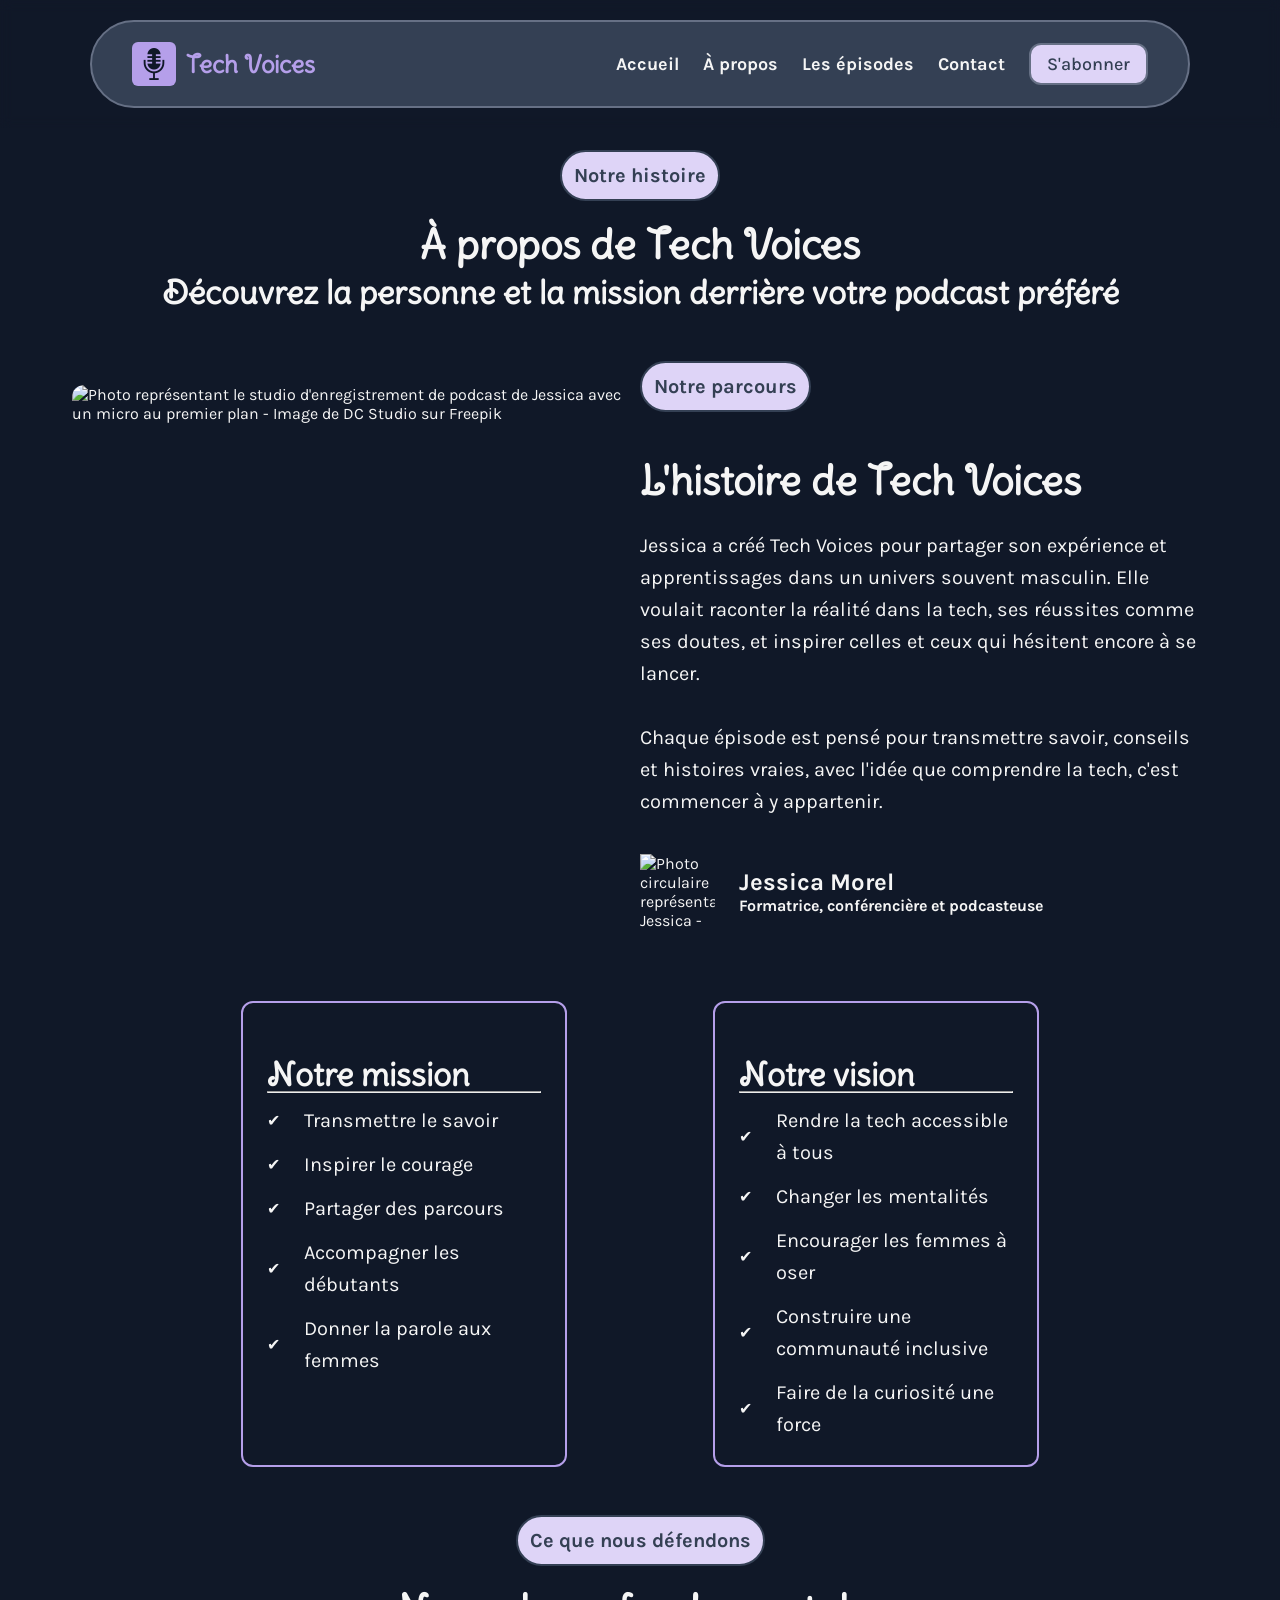
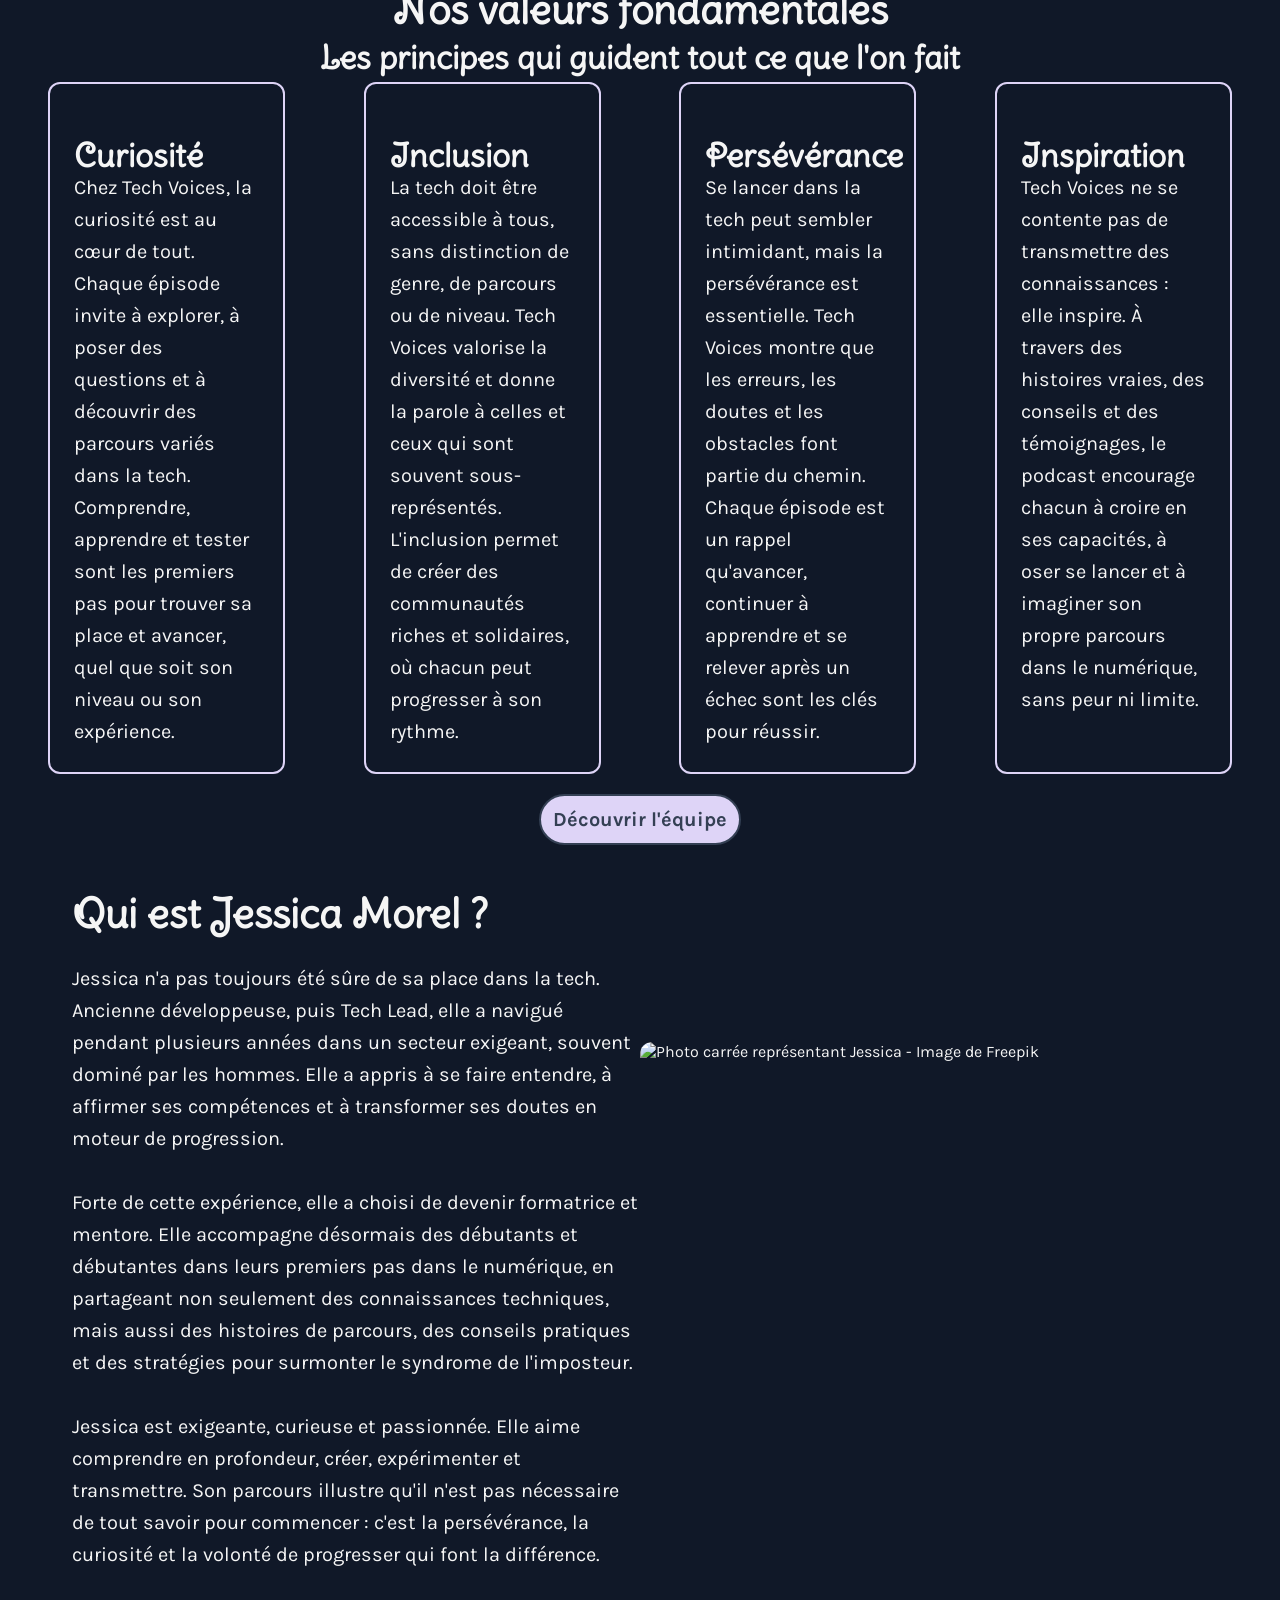
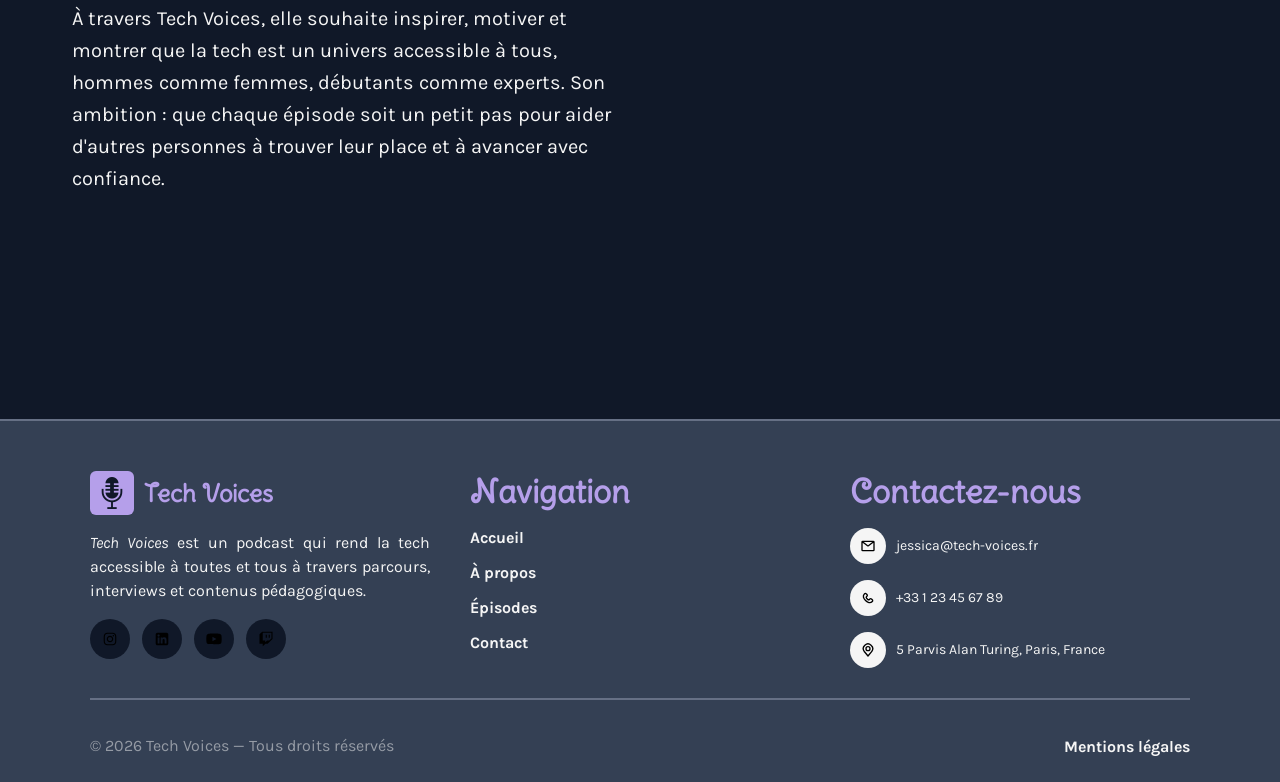
==== html/about.html @ b7dbbfb1 "Project init - Tech Voices" ====
<!doctype html>
<html lang="fr">
  <head>
    <meta charset="UTF-8" />
    <title>Tech Voices - Podcast</title>
    <link rel="stylesheet" href="../css/style.css" />
    <link rel="stylesheet" href="../css/about.css">
  </head>

  <body>
    <!--Navbar-->
    <header class="header">
      <div class="navbar">
        <a href="../index.html" class="nav-left">
          <div class="logo-icon">
          <img src="../images/logo-micro-flaticon.png" 
          alt="Logo représentant un micro - Flaticon"/>
          </div>
          <h2>Tech Voices</h2>
        </a>

        <nav class="nav-links">
          <a href="../index.html">Accueil</a>
          <a href="./about.html">À propos</a>
          <a href="./episodes.html">Les épisodes</a>
          <a href="./contact.html">Contact</a>
          <a href="../index.html#newsletter" id="subscribe-btn">S'abonner</a>
        </nav>
      </div>
    </header>

    <main class="main-about">
    <!--Section 1-->
    <section class="hero-section">
      <section>
        <div class="tag-container center">
          <span class="section-tag">Notre histoire</span>
        </div>
        <div class="hero-autres-pages">
          <h2 class="title">À propos de Tech Voices</h2>
          <h3 class="title">
            Découvrez la personne et la mission derrière votre podcast préféré
          </h3>
        </div>
      </section>

      <section class="hero">
        <div class="hero-image">
          <img
            src="../images/page-2-a-propos/studio-podcast-dc-studio-freepik.jpg"
            alt="Photo représentant le studio d'enregistrement de podcast de Jessica avec un 
            micro au premier plan - Image de DC Studio sur Freepik"
            width="700px"
            height="500px"
            class="image"
          />
        </div>
        <div class="hero-content">
          <div class="tag-container left">
            <span class="section-tag">Notre parcours</span>
          </div>
          <h2 class="title">L'histoire de Tech Voices</h2>
          <p>
            Jessica a créé Tech Voices pour partager son expérience et
            apprentissages dans un univers souvent masculin. Elle voulait
            raconter la réalité dans la tech, ses réussites comme ses doutes, et
            inspirer celles et ceux qui hésitent encore à se lancer.
            <br /><br />
            Chaque épisode est pensé pour transmettre savoir, conseils et
            histoires vraies, avec l'idée que comprendre la tech, c'est
            commencer à y appartenir.
          </p>
          <article class="avis-personne">
            <img
              src="../images/page-2-a-propos/jessica-freepik.png"
              alt="Photo circulaire représentant Jessica - Image de Freepik"
              width="75px"
              height="75px"
            />
            <div>
              <h4>Jessica Morel</h4>
              <h4 class="job">Formatrice, conférencière et podcasteuse</h4>
            </div>
          </article>
        </div>
      </section>
    </section>

    <!--Section 2-->
    <section>
      <div class="card-container card-value">
        <article class="card">
          <img src="https://placehold.co/75" alt="" />
          <h3 class="title">Notre mission</h3>
          <hr />
          <div>
            <div class="avis-personne">
              <span class="check">&#10004</span>
              <p>Transmettre le savoir</p>
            </div>
            <div class="avis-personne">
              <span class="check">&#10004</span>
              <p>Inspirer le courage</p>
            </div>
            <div class="avis-personne">
              <span class="check">&#10004</span>
              <p>Partager des parcours</p>
            </div>
            <div class="avis-personne">
              <span class="check">&#10004</span>
              <p>Accompagner les débutants</p>
            </div>
            <div class="avis-personne">
              <span class="check">&#10004</span>
              <p>Donner la parole aux femmes</p>
            </div>
          </div>
        </article>
        <article class="card">
          <img src="https://placehold.co/75" alt="" />
          <h3 class="title">Notre vision</h3>
          <hr />
          <div>
            <div class="avis-personne">
              <span class="check">&#10004</span>
              <p>Rendre la tech accessible à tous</p>
            </div>
            <div class="avis-personne">
              <span class="check">&#10004</span>
              <p>Changer les mentalités</p>
            </div>
            <div class="avis-personne">
              <span class="check">&#10004</span>
              <p>Encourager les femmes à oser</p>
            </div>
            <div class="avis-personne">
              <span class="check">&#10004</span>
              <p>Construire une communauté inclusive</p>
            </div>
            <div class="avis-personne">
              <span class="check">&#10004</span>
              <p>Faire de la curiosité une force</p>
            </div>
          </div>
        </article>
      </div>
    </section>

    <!--Section 3-->
    <section class="section">
      <div class="tag-container center">
        <span class="section-tag">Ce que nous défendons</span>
      </div>
      <div class="hero-autres-pages">
        <h2 class="title">Nos valeurs fondamentales</h2>
        <h3 class="title">Les principes qui guident tout ce que l'on fait</h3>
      </div>
      <div class="card-container">
        <article class="card valeurs-card">
          <img src="https://placehold.co/75" alt="" />
          <h3 class="title">Curiosité</h3>
          <p>
            Chez Tech Voices, la curiosité est au cœur de tout. Chaque épisode invite à explorer,
            à poser des questions et à découvrir des parcours variés dans la tech. Comprendre, 
            apprendre et tester sont les premiers pas pour trouver sa place et avancer, quel que soit 
            son niveau ou son expérience.
          </p>
        </article>
        <article class="card valeurs-card">
          <img src="https://placehold.co/75" alt="" />
          <h3 class="title">Inclusion</h3>
          <p>
            La tech doit être accessible à tous, sans distinction de genre, de parcours ou de niveau. 
            Tech Voices valorise la diversité et donne la parole à celles et ceux qui sont souvent 
            sous-représentés. L'inclusion permet de créer des communautés riches et solidaires, où 
            chacun peut progresser à son rythme.
          </p>
        </article>
        <article class="card valeurs-card">
          <img src="https://placehold.co/75" alt="" />
          <h3 class="title">Persévérance</h3>
          <p>
            Se lancer dans la tech peut sembler intimidant, mais la persévérance est essentielle. Tech 
            Voices montre que les erreurs, les doutes et les obstacles font partie du chemin. Chaque 
            épisode est un rappel qu'avancer, continuer à apprendre et se relever après un échec sont les 
            clés pour réussir.
          </p>
        </article>
        <article class="card valeurs-card">
          <img src="https://placehold.co/75" alt="" />
          <h3 class="title">Inspiration</h3>
          <p>
            Tech Voices ne se contente pas de transmettre des connaissances : elle inspire. À travers des 
            histoires vraies, des conseils et des témoignages, le podcast encourage chacun à croire en ses 
            capacités, à oser se lancer et à imaginer son propre parcours dans le numérique, sans peur ni 
            limite.
          </p>
        </article>
      </div>
    </section>

    <!--Section 4-->
    <section>
      <div class="tag-container center">
        <span class="section-tag">Découvrir l'équipe</span>
      </div>
    </section>

    <section class="hero">
      <div class="hero-content">
        <h2 class="title">Qui est Jessica Morel ?</h2>
        <p>
          Jessica n'a pas toujours été sûre de sa place dans la tech. Ancienne
          développeuse, puis Tech Lead, elle a navigué pendant plusieurs années
          dans un secteur exigeant, souvent dominé par les hommes. Elle a appris
          à se faire entendre, à affirmer ses compétences et à transformer ses
          doutes en moteur de progression. <br /><br />
          Forte de cette expérience, elle a choisi de devenir formatrice et
          mentore. Elle accompagne désormais des débutants et débutantes dans
          leurs premiers pas dans le numérique, en partageant non seulement des
          connaissances techniques, mais aussi des histoires de parcours, des
          conseils pratiques et des stratégies pour surmonter le syndrome de
          l'imposteur. <br /><br />
          Jessica est exigeante, curieuse et passionnée. Elle aime comprendre en
          profondeur, créer, expérimenter et transmettre. Son parcours illustre
          qu'il n'est pas nécessaire de tout savoir pour commencer : c'est la
          persévérance, la curiosité et la volonté de progresser qui font la
          différence. <br /><br />
          À travers Tech Voices, elle souhaite inspirer, motiver et montrer que
          la tech est un univers accessible à tous, hommes comme femmes,
          débutants comme experts. Son ambition : que chaque épisode soit un
          petit pas pour aider d'autres personnes à trouver leur place et à
          avancer avec confiance.
        </p>
      </div>
      <div class="hero-image">
        <img
          src="../images/page-2-a-propos/jessica-presentation-freepik.png"
          alt="Photo carrée représentant Jessica - Image de Freepik"
          width="600px"
          height="600px"
          class="image"
        />
      </div>
    </section>
    </main>

    <!--Footer-->
    <footer class="footer">
      <div class="footer-container">
        
        <div class="footer-col">
          <a href="../index.html" class="nav-left">
            <div class="logo-icon">
              <img
                src="../images/logo-micro-flaticon.png"
                alt="Logo micro"
              />
            </div>
            <h2>Tech Voices</h2>
          </a>

          <p class="footer-description">
            <em>Tech Voices</em> est un podcast qui rend la tech accessible
            à toutes et tous à travers parcours, interviews et 
            contenus pédagogiques.
          </p>

          <div class="socials">
            <a href="https://www.instagram.com" 
            target="_blank"
            title="Instagram">
              <img src="../images/icons/fa7-brands--instagram.svg" 
              alt="Logo de Instagram" 
              width="16px"
              height="16px"/></a>
            <a href="https://fr.linkedin.com/" 
            target="_blank"
            title="LinkedIn">
              <img src="../images/icons/fa7-brands--square-linkedin.svg" 
              alt="Logo de LinkedIn - Flaticon"
              width="16px"
              height="16px" /></a>
            <a href="https://www.youtube.com/" 
            target="_blank"
            title="YouTube">
              <img src="../images/icons/fa7-brands--youtube.svg" 
              alt="Logo de YouTube - Flaticon" 
              width="16px"
              height="16px"/></a>
            <a href="https://www.twitch.tv/" 
            target="_blank"
            title="Twitch">
              <img src="../images/icons/fa7-brands--twitch.svg" 
              alt="Logo de Twitch - Flaticon"
              height="16px" 
              width="16px"/></a>
          </div>
        </div>

        
        <div class="footer-col">
          <h3>Navigation</h3>
          <nav class="nav-links footer-col">
            <a href="../index.html">Accueil</a>
            <a href="./about.html" class="nav-links">À propos</a>
            <a href="./episodes.html" class="nav-links">Épisodes</a>
            <a href="./contact.html" class="nav-links">Contact</a>
          </nav>
        </div>

        <div class="footer-col">
          <h3>Contactez-nous</h3>

          <div class="contact-item">
            <div class="icon-circle">
              <img src="../images/icons/flowbite--envelope-outline.svg" 
              alt="Icône d'une enveloppe - Flaticon" />
            </div>
            <p>jessica@tech-voices.fr</p>
          </div>

          <div class="contact-item">
            <div class="icon-circle">
              <img src="../images/icons/flowbite--phone-outline.svg" 
              alt="Icône de téléphone - Flaticon" />
            </div>
            <p>+33 1 23 45 67 89</p>
          </div>

          <div class="contact-item">
            <div class="icon-circle">
              <img src="../images/icons/flowbite--map-pin-alt-outline.svg" 
              alt="Icône d'une épingle - Flaticon" />
            </div>
            <p>5 Parvis Alan Turing, Paris, France</p>
          </div>
        </div>
      </div>

      <hr />

      <div class="footer-bottom">
        <p>© 2026 Tech Voices — Tous droits réservés</p>
        <a href="#">Mentions légales</a>
      </div>
    </footer>
  </body>
</html>
---- css/style.css ----
@import url("https://fonts.googleapis.com/css2?family=Delius+Swash+Caps&display=swap");
@import url("https://fonts.googleapis.com/css2?family=Karla:ital,wght@0,200..800;1,200..800&display=swap");

:root {
  --title-font: "Delius Swash Caps", cursive;
  --paragraph-font: "Karla", sans-serif;

  --h1: 48px;
  --h2: 40px;
  --h3: 32px;
  --h4: 24px;
  --p: 20px;

  --light-color: #f5f5f5;
  --dark-color: #101828;
  --light-gray-color: #667085;
  --gray-color: #344054;
  --accent-color: #b59fea;
  --light-accent-color: #ded4f7;
  --close-color: #a41922;

  --margin: 48px;
  --padding: 24px;
}

* {
  margin: 0;
  padding: 0;
  box-sizing: border-box;
}

html {
  scroll-behavior: smooth;
}

body {
  background-color: var(--dark-color);
  color: var(--light-color);
  font-family: var(--paragraph-font);
}

/* ===== Header ===== */

.header {
  position: fixed;
  top: 0;
  width: 100%;
  padding: 20px 0;
  display: flex;
  justify-content: center;
  backdrop-filter: blur(6px);
  -webkit-backdrop-filter: blur(6px);
  z-index: 1000;
}

.navbar {
  width: 90%;
  max-width: 1100px;
  height: auto;
  display: flex;
  justify-content: space-between;
  align-items: center;
  background-color: var(--gray-color);
  border: 2px solid var(--light-gray-color);
  border-radius: 999px;
  padding: 20px 40px;
  flex-wrap: wrap;
}

.nav-left {
  display: flex;
  align-items: center;
  gap: 10px;
  text-decoration: none;
}

.logo-icon {
  background-color: var(--accent-color);
  padding: 6px;
  border-radius: 6px;
  display: flex;
  align-items: center;
  justify-content: center;
}

.logo-icon img {
  width: 32px;
  height: 32px;
  max-width: 100%;
  height: auto;
}

.nav-left h2 {
  color: var(--accent-color);
  font-family: var(--title-font);
  font-size: 24px;
  font-weight: 600;
}

.nav-links {
  display: flex;
  align-items: center;
  gap: 24px;
  flex-wrap: wrap;
}

.nav-links a {
  color: var(--light-color);
  text-decoration: none;
  font-size: 18px;
  font-weight: bold;
  transition: 0.3s;
}

.nav-links a:hover {
  color: var(--accent-color);
}

#subscribe-btn {
  background-color: var(--light-accent-color);
  color: var(--gray-color);
  border: 2px solid var(--light-gray-color);
  padding: 8px 16px;
  border-radius: 12px;
  font-weight: 500;
  transition: 0.3;
  transform: scale(1);
  animation: shake 1s infinite;
}

@keyframes shake {
  0% {
    transform: rotate(0deg);
  }
  25% {
    transform: rotate(3deg);
  }
  50% {
    transform: rotate(0deg);
  }
  75% {
    transform: rotate(-3deg);
  }
  100% {
    transform: rotate(0deg);
  }
}

#subscribe-btn:hover {
  color: var(--light-color);
  background-color: var(--accent-color);
  transition: 0.5s;
}

/*Main*/

.main-home {
  margin-top: 100px;
  margin-right: var(--margin);
  margin-left: var(--margin);
}

.main-about {
  margin-top: 150px;
  margin-right: var(--margin);
  margin-left: var(--margin);
}

.main-episodes {
  margin-top: 150px;
  margin-bottom: 100px;
  margin-right: var(--margin);
  margin-left: var(--margin);
}

.main-contact {
  margin-top: 150px;
  margin-bottom: 100px;
  margin-right: var(--margin);
  margin-left: var(--margin);
}

/* Titre */

.title {
  font-family: var(--title-font);
}

h1 {
  font-size: var(--h1);
}

h2 {
  font-size: var(--h2);
}

h3 {
  font-size: var(--h3);
}

h4 {
  font-size: var(--h4);
}

.job {
  font-size: 16px;
}

p {
  font-size: var(--p);
  line-height: 32px;
}

/*Titre des sections*/

.tag-container {
  width: 100%;
  margin: 20px 0;
  display: flex;
}

.tag-container.left {
  justify-content: flex-start;
}

.tag-container.center {
  justify-content: center;
}

.tag-container.right {
  justify-content: flex-end;
}

.section-tag {
  display: inline-block;
  padding: 12px;
  background-color: var(--light-accent-color);
  color: var(--gray-color);
  font-size: var(--p);
  font-weight: 700;
  border: 2px solid var(--gray-color);
  border-radius: 999px;
}

/*Boutons*/

.buttons {
  display: inline-block;
}

.btn {
  display: inline-block;
  color: var(--light-accent-color);
  text-decoration: none;
  font-size: var(--p);
  font-weight: bold;
  background-color: var(--gray-color);
  border: 1px solid var(--light-accent-color);
  border-radius: 12px;
  padding: 12px 24px;
  margin: 24px 24px 24px 0;
  transition-duration: 1.5s;
}

.btn:hover {
  color: var(--light-color);
  background-color: var(--accent-color);
  transform: scale(0.9);
}

/* Image ou Photo */

.image {
  border-radius: 12px;
}

/* ===== Footer ===== */

.footer {
  width: 100%;
  margin-top: 200px;
  background: var(--gray-color);
  border-top: 2px solid var(--light-gray-color);
  padding: 50px 20px 20px;
}

.footer-container {
  width: 90%;
  max-width: 1100px;
  margin: auto;

  display: flex;
  flex-direction: row;
  justify-content: space-between;
  gap: 40px;
  flex-wrap: wrap;
}

.footer-col {
  display: flex;
  flex-direction: column;
  align-items: flex-start;
  gap: 16px;

  flex: 1;
  min-width: 220px;
}

.footer-description {
  color: var(--light-color);
  font-size: 16px;
  line-height: 24px;
  text-align: justify;
  max-width: 100%;
}

.footer-col h3 {
  color: var(--accent-color);
  font-family: var(--title-font);
}

.footer-links {
  display: flex;
  flex-direction: column;
  gap: 10px;
}

.footer a {
  text-decoration: none;
  color: var(--light-color);
  font-size: 16px;
  font-weight: 700;
  transition: 0.3s;
}

.footer a:hover {
  color: var(--accent-color);
}

.socials {
  display: flex;
  gap: 12px;
}

.socials a {
  width: 40px;
  height: 40px;
  background: var(--dark-color);
  border-radius: 50%;

  display: flex;
  align-items: center;
  justify-content: center;
}

.socials img {
  width: 18px;
  height: 18px;
}

.contact-item {
  display: flex;
  align-items: center;
  gap: 10px;
}

.icon-circle {
  width: 36px;
  height: 36px;
  background: var(--light-color);
  border-radius: 50%;

  display: flex;
  align-items: center;
  justify-content: center;
}

.icon-circle img {
  width: 16px;
  height: 16px;
}

.contact-item p {
  color: var(--light-color);
  font-size: 14px;
}

.footer hr {
  width: 90%;
  max-width: 1100px;
  margin: 30px auto;
  border: 1px solid var(--light-gray-color);
}

.footer-bottom {
  width: 90%;
  max-width: 1100px;
  margin: auto;

  display: flex;
  justify-content: space-between;
  align-items: center;
  flex-wrap: wrap;
  gap: 10px;
}

.footer-bottom p {
  color: var(--light-color);
  font-size: 16px;
  opacity: 0.5;
}

.footer-bottom a {
  color: var(--light-color);
  font-size: 16px;
}
---- css/about.css ----
.hero{
    height: 70%;

    display: flex;
    flex-direction: row;
    flex-wrap: nowrap;

    padding: var(--padding);
}

.hero-autres-pages{
    line-height: 48px;
    display: flex;
    flex-direction: column;
    justify-content: center;
    align-items: center;
}

.hero-image{
    display: flex;
    justify-content: center;
    align-items: center;
    flex: 1;
    max-width: 50%;
}

.hero-content{
    display: flex;
    flex-direction: column;
    justify-content: center;
    max-width: 50%;
    gap: 24px;
}

.card-container{
    display: flex;
    flex-direction: row;
    justify-content: space-between;
}

.card-value{
    display: flex;
    justify-content: space-evenly;
    margin: var(--margin);
}

.card{
    flex-direction: column;
    line-height: 32px;
    padding: 24px;
    width: 30%;
    border: 2px solid var(--accent-color);
    border-radius: 12px;
}

.avis-personne{
    display: flex;
    flex-direction: row;
    align-items: center;
    gap: 24px;
    margin-top: 12px;
}

.valeurs-card{
    border-color: var(--light-accent-color);
    width: 20%;
    padding: var(--padding);
}
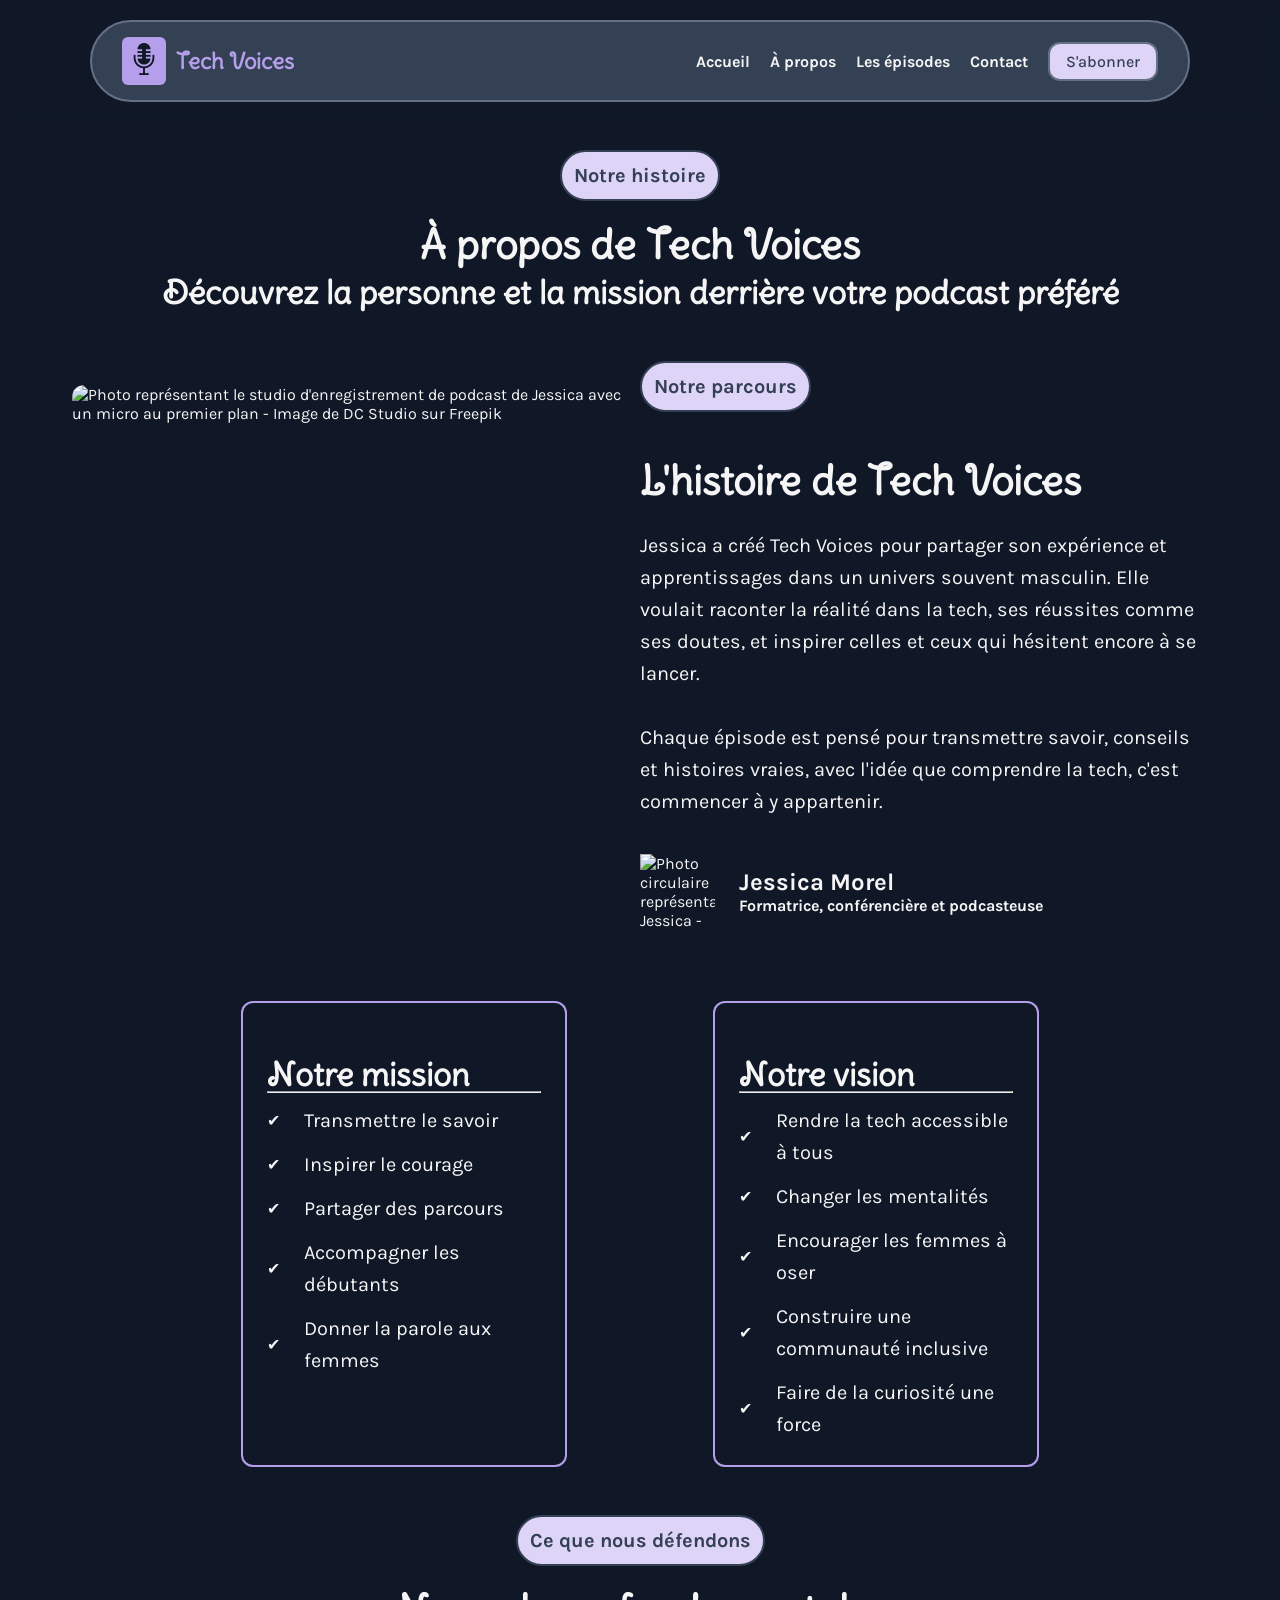
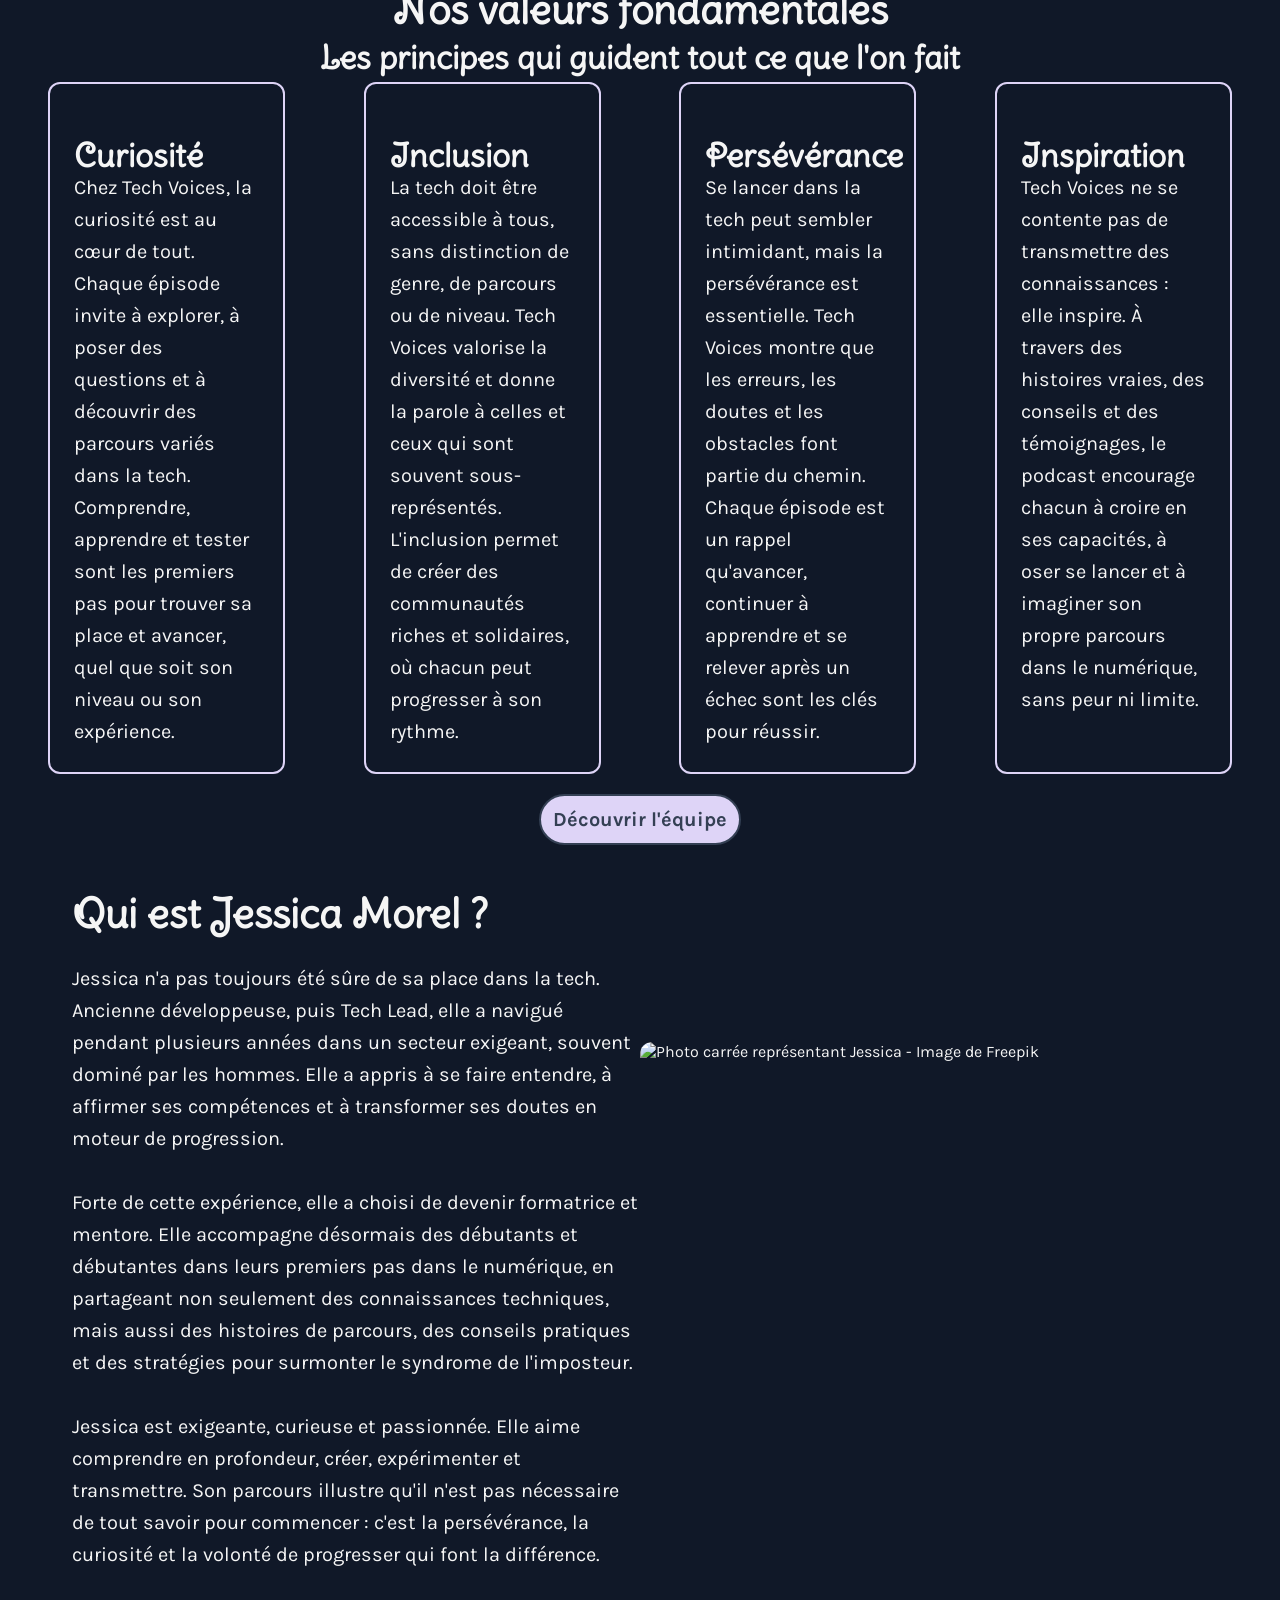
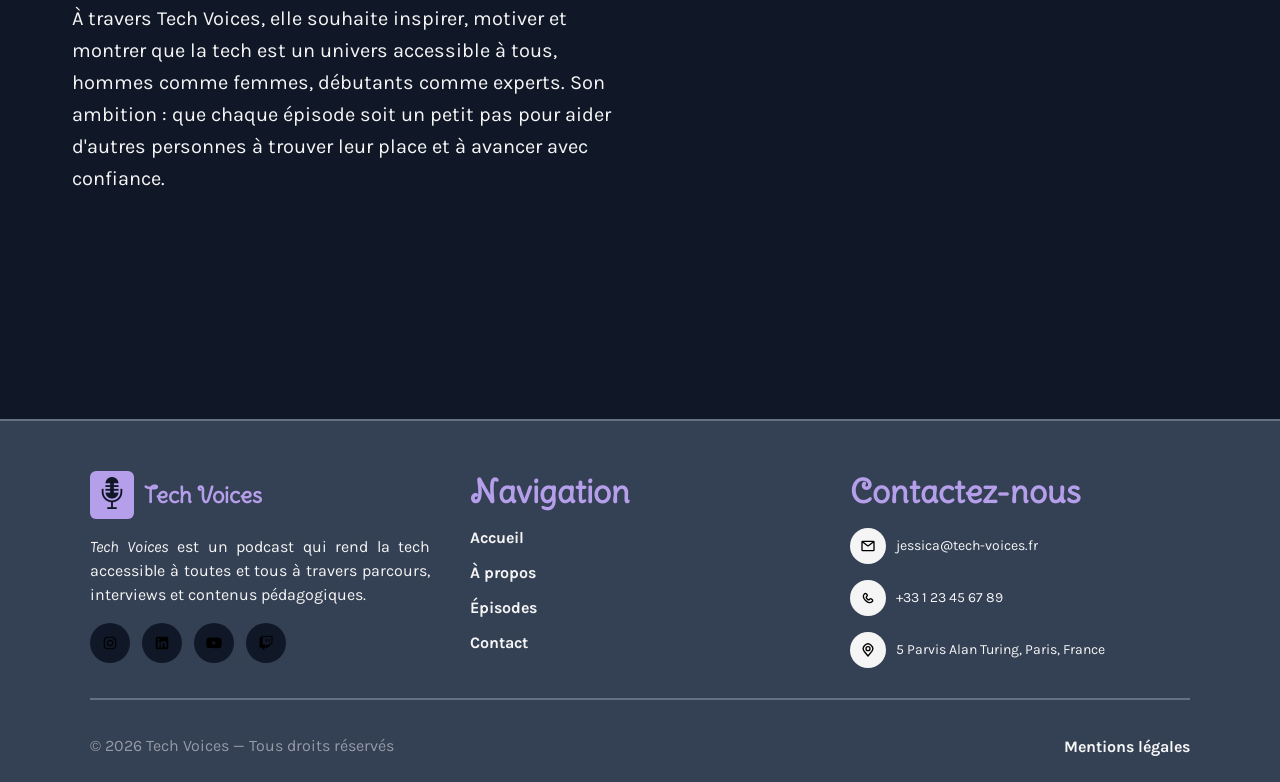
==== commit 5c931c3f: "Add responsive design to homepage" ====
--- a/html/about.html
+++ b/html/about.html
@@ -4,7 +4,8 @@
     <meta charset="UTF-8" />
     <title>Tech Voices - Podcast</title>
     <link rel="stylesheet" href="../css/style.css" />
-    <link rel="stylesheet" href="../css/about.css">
+    <link rel="stylesheet" href="../css/about.css" />
+    <link rel="stylesheet" href="../css/responsive.css" />
   </head>
 
   <body>
@@ -13,11 +14,16 @@
       <div class="navbar">
         <a href="../index.html" class="nav-left">
           <div class="logo-icon">
-          <img src="../images/logo-micro-flaticon.png" 
-          alt="Logo représentant un micro - Flaticon"/>
+            <img
+              src="../images/logo-micro-flaticon.png"
+              alt="Logo représentant un micro - Flaticon"
+            />
           </div>
           <h2>Tech Voices</h2>
         </a>
+
+        <input type="checkbox" id="burger-toggle" />
+        <label for="burger-toggle" class="burger">☰</label>
 
         <nav class="nav-links">
           <a href="../index.html">Accueil</a>
@@ -30,275 +36,278 @@
     </header>
 
     <main class="main-about">
-    <!--Section 1-->
-    <section class="hero-section">
+      <!--Section 1-->
+      <section class="hero-section">
+        <section>
+          <div class="tag-container center">
+            <span class="section-tag">Notre histoire</span>
+          </div>
+          <div class="hero-autres-pages">
+            <h2 class="title">À propos de Tech Voices</h2>
+            <h3 class="title">
+              Découvrez la personne et la mission derrière votre podcast préféré
+            </h3>
+          </div>
+        </section>
+
+        <section class="hero">
+          <div class="hero-image">
+            <img
+              src="../images/page-2-a-propos/studio-podcast-dc-studio-freepik.jpg"
+              alt="Photo représentant le studio d'enregistrement de podcast de Jessica avec un 
+            micro au premier plan - Image de DC Studio sur Freepik"
+              width="700px"
+              height="500px"
+              class="image"
+            />
+          </div>
+          <div class="hero-content">
+            <div class="tag-container left">
+              <span class="section-tag">Notre parcours</span>
+            </div>
+            <h2 class="title">L'histoire de Tech Voices</h2>
+            <p>
+              Jessica a créé Tech Voices pour partager son expérience et
+              apprentissages dans un univers souvent masculin. Elle voulait
+              raconter la réalité dans la tech, ses réussites comme ses doutes,
+              et inspirer celles et ceux qui hésitent encore à se lancer.
+              <br /><br />
+              Chaque épisode est pensé pour transmettre savoir, conseils et
+              histoires vraies, avec l'idée que comprendre la tech, c'est
+              commencer à y appartenir.
+            </p>
+            <article class="avis-personne">
+              <img
+                src="../images/page-2-a-propos/jessica-freepik.png"
+                alt="Photo circulaire représentant Jessica - Image de Freepik"
+                width="75px"
+                height="75px"
+              />
+              <div>
+                <h4>Jessica Morel</h4>
+                <h4 class="job">Formatrice, conférencière et podcasteuse</h4>
+              </div>
+            </article>
+          </div>
+        </section>
+      </section>
+
+      <!--Section 2-->
+      <section>
+        <div class="card-container card-value">
+          <article class="card">
+            <img src="https://placehold.co/75" alt="" />
+            <h3 class="title">Notre mission</h3>
+            <hr />
+            <div>
+              <div class="avis-personne">
+                <span class="check">&#10004;</span>
+                <p>Transmettre le savoir</p>
+              </div>
+              <div class="avis-personne">
+                <span class="check">&#10004;</span>
+                <p>Inspirer le courage</p>
+              </div>
+              <div class="avis-personne">
+                <span class="check">&#10004;</span>
+                <p>Partager des parcours</p>
+              </div>
+              <div class="avis-personne">
+                <span class="check">&#10004;</span>
+                <p>Accompagner les débutants</p>
+              </div>
+              <div class="avis-personne">
+                <span class="check">&#10004;</span>
+                <p>Donner la parole aux femmes</p>
+              </div>
+            </div>
+          </article>
+          <article class="card">
+            <img src="https://placehold.co/75" alt="" />
+            <h3 class="title">Notre vision</h3>
+            <hr />
+            <div>
+              <div class="avis-personne">
+                <span class="check">&#10004;</span>
+                <p>Rendre la tech accessible à tous</p>
+              </div>
+              <div class="avis-personne">
+                <span class="check">&#10004;</span>
+                <p>Changer les mentalités</p>
+              </div>
+              <div class="avis-personne">
+                <span class="check">&#10004;</span>
+                <p>Encourager les femmes à oser</p>
+              </div>
+              <div class="avis-personne">
+                <span class="check">&#10004;</span>
+                <p>Construire une communauté inclusive</p>
+              </div>
+              <div class="avis-personne">
+                <span class="check">&#10004;</span>
+                <p>Faire de la curiosité une force</p>
+              </div>
+            </div>
+          </article>
+        </div>
+      </section>
+
+      <!--Section 3-->
+      <section class="section">
+        <div class="tag-container center">
+          <span class="section-tag">Ce que nous défendons</span>
+        </div>
+        <div class="hero-autres-pages">
+          <h2 class="title">Nos valeurs fondamentales</h2>
+          <h3 class="title">Les principes qui guident tout ce que l'on fait</h3>
+        </div>
+        <div class="card-container">
+          <article class="card valeurs-card">
+            <img src="https://placehold.co/75" alt="" />
+            <h3 class="title">Curiosité</h3>
+            <p>
+              Chez Tech Voices, la curiosité est au cœur de tout. Chaque épisode
+              invite à explorer, à poser des questions et à découvrir des
+              parcours variés dans la tech. Comprendre, apprendre et tester sont
+              les premiers pas pour trouver sa place et avancer, quel que soit
+              son niveau ou son expérience.
+            </p>
+          </article>
+          <article class="card valeurs-card">
+            <img src="https://placehold.co/75" alt="" />
+            <h3 class="title">Inclusion</h3>
+            <p>
+              La tech doit être accessible à tous, sans distinction de genre, de
+              parcours ou de niveau. Tech Voices valorise la diversité et donne
+              la parole à celles et ceux qui sont souvent sous-représentés.
+              L'inclusion permet de créer des communautés riches et solidaires,
+              où chacun peut progresser à son rythme.
+            </p>
+          </article>
+          <article class="card valeurs-card">
+            <img src="https://placehold.co/75" alt="" />
+            <h3 class="title">Persévérance</h3>
+            <p>
+              Se lancer dans la tech peut sembler intimidant, mais la
+              persévérance est essentielle. Tech Voices montre que les erreurs,
+              les doutes et les obstacles font partie du chemin. Chaque épisode
+              est un rappel qu'avancer, continuer à apprendre et se relever
+              après un échec sont les clés pour réussir.
+            </p>
+          </article>
+          <article class="card valeurs-card">
+            <img src="https://placehold.co/75" alt="" />
+            <h3 class="title">Inspiration</h3>
+            <p>
+              Tech Voices ne se contente pas de transmettre des connaissances :
+              elle inspire. À travers des histoires vraies, des conseils et des
+              témoignages, le podcast encourage chacun à croire en ses
+              capacités, à oser se lancer et à imaginer son propre parcours dans
+              le numérique, sans peur ni limite.
+            </p>
+          </article>
+        </div>
+      </section>
+
+      <!--Section 4-->
       <section>
         <div class="tag-container center">
-          <span class="section-tag">Notre histoire</span>
-        </div>
-        <div class="hero-autres-pages">
-          <h2 class="title">À propos de Tech Voices</h2>
-          <h3 class="title">
-            Découvrez la personne et la mission derrière votre podcast préféré
-          </h3>
+          <span class="section-tag">Découvrir l'équipe</span>
         </div>
       </section>
 
       <section class="hero">
+        <div class="hero-content">
+          <h2 class="title">Qui est Jessica Morel ?</h2>
+          <p>
+            Jessica n'a pas toujours été sûre de sa place dans la tech. Ancienne
+            développeuse, puis Tech Lead, elle a navigué pendant plusieurs
+            années dans un secteur exigeant, souvent dominé par les hommes. Elle
+            a appris à se faire entendre, à affirmer ses compétences et à
+            transformer ses doutes en moteur de progression. <br /><br />
+            Forte de cette expérience, elle a choisi de devenir formatrice et
+            mentore. Elle accompagne désormais des débutants et débutantes dans
+            leurs premiers pas dans le numérique, en partageant non seulement
+            des connaissances techniques, mais aussi des histoires de parcours,
+            des conseils pratiques et des stratégies pour surmonter le syndrome
+            de l'imposteur. <br /><br />
+            Jessica est exigeante, curieuse et passionnée. Elle aime comprendre
+            en profondeur, créer, expérimenter et transmettre. Son parcours
+            illustre qu'il n'est pas nécessaire de tout savoir pour commencer :
+            c'est la persévérance, la curiosité et la volonté de progresser qui
+            font la différence. <br /><br />
+            À travers Tech Voices, elle souhaite inspirer, motiver et montrer
+            que la tech est un univers accessible à tous, hommes comme femmes,
+            débutants comme experts. Son ambition : que chaque épisode soit un
+            petit pas pour aider d'autres personnes à trouver leur place et à
+            avancer avec confiance.
+          </p>
+        </div>
         <div class="hero-image">
           <img
-            src="../images/page-2-a-propos/studio-podcast-dc-studio-freepik.jpg"
-            alt="Photo représentant le studio d'enregistrement de podcast de Jessica avec un 
-            micro au premier plan - Image de DC Studio sur Freepik"
-            width="700px"
-            height="500px"
+            src="../images/page-2-a-propos/jessica-presentation-freepik.png"
+            alt="Photo carrée représentant Jessica - Image de Freepik"
+            width="600px"
+            height="600px"
             class="image"
           />
         </div>
-        <div class="hero-content">
-          <div class="tag-container left">
-            <span class="section-tag">Notre parcours</span>
-          </div>
-          <h2 class="title">L'histoire de Tech Voices</h2>
-          <p>
-            Jessica a créé Tech Voices pour partager son expérience et
-            apprentissages dans un univers souvent masculin. Elle voulait
-            raconter la réalité dans la tech, ses réussites comme ses doutes, et
-            inspirer celles et ceux qui hésitent encore à se lancer.
-            <br /><br />
-            Chaque épisode est pensé pour transmettre savoir, conseils et
-            histoires vraies, avec l'idée que comprendre la tech, c'est
-            commencer à y appartenir.
-          </p>
-          <article class="avis-personne">
-            <img
-              src="../images/page-2-a-propos/jessica-freepik.png"
-              alt="Photo circulaire représentant Jessica - Image de Freepik"
-              width="75px"
-              height="75px"
-            />
-            <div>
-              <h4>Jessica Morel</h4>
-              <h4 class="job">Formatrice, conférencière et podcasteuse</h4>
-            </div>
-          </article>
-        </div>
-      </section>
-    </section>
-
-    <!--Section 2-->
-    <section>
-      <div class="card-container card-value">
-        <article class="card">
-          <img src="https://placehold.co/75" alt="" />
-          <h3 class="title">Notre mission</h3>
-          <hr />
-          <div>
-            <div class="avis-personne">
-              <span class="check">&#10004</span>
-              <p>Transmettre le savoir</p>
-            </div>
-            <div class="avis-personne">
-              <span class="check">&#10004</span>
-              <p>Inspirer le courage</p>
-            </div>
-            <div class="avis-personne">
-              <span class="check">&#10004</span>
-              <p>Partager des parcours</p>
-            </div>
-            <div class="avis-personne">
-              <span class="check">&#10004</span>
-              <p>Accompagner les débutants</p>
-            </div>
-            <div class="avis-personne">
-              <span class="check">&#10004</span>
-              <p>Donner la parole aux femmes</p>
-            </div>
-          </div>
-        </article>
-        <article class="card">
-          <img src="https://placehold.co/75" alt="" />
-          <h3 class="title">Notre vision</h3>
-          <hr />
-          <div>
-            <div class="avis-personne">
-              <span class="check">&#10004</span>
-              <p>Rendre la tech accessible à tous</p>
-            </div>
-            <div class="avis-personne">
-              <span class="check">&#10004</span>
-              <p>Changer les mentalités</p>
-            </div>
-            <div class="avis-personne">
-              <span class="check">&#10004</span>
-              <p>Encourager les femmes à oser</p>
-            </div>
-            <div class="avis-personne">
-              <span class="check">&#10004</span>
-              <p>Construire une communauté inclusive</p>
-            </div>
-            <div class="avis-personne">
-              <span class="check">&#10004</span>
-              <p>Faire de la curiosité une force</p>
-            </div>
-          </div>
-        </article>
-      </div>
-    </section>
-
-    <!--Section 3-->
-    <section class="section">
-      <div class="tag-container center">
-        <span class="section-tag">Ce que nous défendons</span>
-      </div>
-      <div class="hero-autres-pages">
-        <h2 class="title">Nos valeurs fondamentales</h2>
-        <h3 class="title">Les principes qui guident tout ce que l'on fait</h3>
-      </div>
-      <div class="card-container">
-        <article class="card valeurs-card">
-          <img src="https://placehold.co/75" alt="" />
-          <h3 class="title">Curiosité</h3>
-          <p>
-            Chez Tech Voices, la curiosité est au cœur de tout. Chaque épisode invite à explorer,
-            à poser des questions et à découvrir des parcours variés dans la tech. Comprendre, 
-            apprendre et tester sont les premiers pas pour trouver sa place et avancer, quel que soit 
-            son niveau ou son expérience.
-          </p>
-        </article>
-        <article class="card valeurs-card">
-          <img src="https://placehold.co/75" alt="" />
-          <h3 class="title">Inclusion</h3>
-          <p>
-            La tech doit être accessible à tous, sans distinction de genre, de parcours ou de niveau. 
-            Tech Voices valorise la diversité et donne la parole à celles et ceux qui sont souvent 
-            sous-représentés. L'inclusion permet de créer des communautés riches et solidaires, où 
-            chacun peut progresser à son rythme.
-          </p>
-        </article>
-        <article class="card valeurs-card">
-          <img src="https://placehold.co/75" alt="" />
-          <h3 class="title">Persévérance</h3>
-          <p>
-            Se lancer dans la tech peut sembler intimidant, mais la persévérance est essentielle. Tech 
-            Voices montre que les erreurs, les doutes et les obstacles font partie du chemin. Chaque 
-            épisode est un rappel qu'avancer, continuer à apprendre et se relever après un échec sont les 
-            clés pour réussir.
-          </p>
-        </article>
-        <article class="card valeurs-card">
-          <img src="https://placehold.co/75" alt="" />
-          <h3 class="title">Inspiration</h3>
-          <p>
-            Tech Voices ne se contente pas de transmettre des connaissances : elle inspire. À travers des 
-            histoires vraies, des conseils et des témoignages, le podcast encourage chacun à croire en ses 
-            capacités, à oser se lancer et à imaginer son propre parcours dans le numérique, sans peur ni 
-            limite.
-          </p>
-        </article>
-      </div>
-    </section>
-
-    <!--Section 4-->
-    <section>
-      <div class="tag-container center">
-        <span class="section-tag">Découvrir l'équipe</span>
-      </div>
-    </section>
-
-    <section class="hero">
-      <div class="hero-content">
-        <h2 class="title">Qui est Jessica Morel ?</h2>
-        <p>
-          Jessica n'a pas toujours été sûre de sa place dans la tech. Ancienne
-          développeuse, puis Tech Lead, elle a navigué pendant plusieurs années
-          dans un secteur exigeant, souvent dominé par les hommes. Elle a appris
-          à se faire entendre, à affirmer ses compétences et à transformer ses
-          doutes en moteur de progression. <br /><br />
-          Forte de cette expérience, elle a choisi de devenir formatrice et
-          mentore. Elle accompagne désormais des débutants et débutantes dans
-          leurs premiers pas dans le numérique, en partageant non seulement des
-          connaissances techniques, mais aussi des histoires de parcours, des
-          conseils pratiques et des stratégies pour surmonter le syndrome de
-          l'imposteur. <br /><br />
-          Jessica est exigeante, curieuse et passionnée. Elle aime comprendre en
-          profondeur, créer, expérimenter et transmettre. Son parcours illustre
-          qu'il n'est pas nécessaire de tout savoir pour commencer : c'est la
-          persévérance, la curiosité et la volonté de progresser qui font la
-          différence. <br /><br />
-          À travers Tech Voices, elle souhaite inspirer, motiver et montrer que
-          la tech est un univers accessible à tous, hommes comme femmes,
-          débutants comme experts. Son ambition : que chaque épisode soit un
-          petit pas pour aider d'autres personnes à trouver leur place et à
-          avancer avec confiance.
-        </p>
-      </div>
-      <div class="hero-image">
-        <img
-          src="../images/page-2-a-propos/jessica-presentation-freepik.png"
-          alt="Photo carrée représentant Jessica - Image de Freepik"
-          width="600px"
-          height="600px"
-          class="image"
-        />
-      </div>
-    </section>
+      </section>
     </main>
 
     <!--Footer-->
     <footer class="footer">
       <div class="footer-container">
-        
         <div class="footer-col">
           <a href="../index.html" class="nav-left">
             <div class="logo-icon">
-              <img
-                src="../images/logo-micro-flaticon.png"
-                alt="Logo micro"
-              />
+              <img src="../images/logo-micro-flaticon.png" alt="Logo micro" />
             </div>
             <h2>Tech Voices</h2>
           </a>
 
           <p class="footer-description">
-            <em>Tech Voices</em> est un podcast qui rend la tech accessible
-            à toutes et tous à travers parcours, interviews et 
-            contenus pédagogiques.
+            <em>Tech Voices</em> est un podcast qui rend la tech accessible à
+            toutes et tous à travers parcours, interviews et contenus
+            pédagogiques.
           </p>
 
           <div class="socials">
-            <a href="https://www.instagram.com" 
-            target="_blank"
-            title="Instagram">
-              <img src="../images/icons/fa7-brands--instagram.svg" 
-              alt="Logo de Instagram" 
-              width="16px"
-              height="16px"/></a>
-            <a href="https://fr.linkedin.com/" 
-            target="_blank"
-            title="LinkedIn">
-              <img src="../images/icons/fa7-brands--square-linkedin.svg" 
-              alt="Logo de LinkedIn - Flaticon"
-              width="16px"
-              height="16px" /></a>
-            <a href="https://www.youtube.com/" 
-            target="_blank"
-            title="YouTube">
-              <img src="../images/icons/fa7-brands--youtube.svg" 
-              alt="Logo de YouTube - Flaticon" 
-              width="16px"
-              height="16px"/></a>
-            <a href="https://www.twitch.tv/" 
-            target="_blank"
-            title="Twitch">
-              <img src="../images/icons/fa7-brands--twitch.svg" 
-              alt="Logo de Twitch - Flaticon"
-              height="16px" 
-              width="16px"/></a>
-          </div>
-        </div>
-
-        
+            <a
+              href="https://www.instagram.com"
+              target="_blank"
+              title="Instagram"
+            >
+              <img
+                src="../images/icons/fa7-brands--instagram.svg"
+                alt="Logo de Instagram"
+                width="16px"
+                height="16px"
+            /></a>
+            <a href="https://fr.linkedin.com/" target="_blank" title="LinkedIn">
+              <img
+                src="../images/icons/fa7-brands--square-linkedin.svg"
+                alt="Logo de LinkedIn - Flaticon"
+                width="16px"
+                height="16px"
+            /></a>
+            <a href="https://www.youtube.com/" target="_blank" title="YouTube">
+              <img
+                src="../images/icons/fa7-brands--youtube.svg"
+                alt="Logo de YouTube - Flaticon"
+                width="16px"
+                height="16px"
+            /></a>
+            <a href="https://www.twitch.tv/" target="_blank" title="Twitch">
+              <img
+                src="../images/icons/fa7-brands--twitch.svg"
+                alt="Logo de Twitch - Flaticon"
+                height="16px"
+                width="16px"
+            /></a>
+          </div>
+        </div>
+
         <div class="footer-col">
           <h3>Navigation</h3>
           <nav class="nav-links footer-col">
@@ -314,24 +323,30 @@
 
           <div class="contact-item">
             <div class="icon-circle">
-              <img src="../images/icons/flowbite--envelope-outline.svg" 
-              alt="Icône d'une enveloppe - Flaticon" />
+              <img
+                src="../images/icons/flowbite--envelope-outline.svg"
+                alt="Icône d'une enveloppe - Flaticon"
+              />
             </div>
             <p>jessica@tech-voices.fr</p>
           </div>
 
           <div class="contact-item">
             <div class="icon-circle">
-              <img src="../images/icons/flowbite--phone-outline.svg" 
-              alt="Icône de téléphone - Flaticon" />
+              <img
+                src="../images/icons/flowbite--phone-outline.svg"
+                alt="Icône de téléphone - Flaticon"
+              />
             </div>
             <p>+33 1 23 45 67 89</p>
           </div>
 
           <div class="contact-item">
             <div class="icon-circle">
-              <img src="../images/icons/flowbite--map-pin-alt-outline.svg" 
-              alt="Icône d'une épingle - Flaticon" />
+              <img
+                src="../images/icons/flowbite--map-pin-alt-outline.svg"
+                alt="Icône d'une épingle - Flaticon"
+              />
             </div>
             <p>5 Parvis Alan Turing, Paris, France</p>
           </div>
--- a/css/style.css
+++ b/css/style.css
@@ -1,5 +1,5 @@
 @import url("https://fonts.googleapis.com/css2?family=Delius+Swash+Caps&display=swap");
-@import url("https://fonts.googleapis.com/css2?family=Karla:ital,wght@0,200..800;1,200..800&display=swap");
+@import url("https://fonts.googleapis.com/css2?family=Karla:wght@200..800&display=swap");
 
 :root {
   --title-font: "Delius Swash Caps", cursive;
@@ -17,7 +17,6 @@
   --gray-color: #344054;
   --accent-color: #b59fea;
   --light-accent-color: #ded4f7;
-  --close-color: #a41922;
 
   --margin: 48px;
   --padding: 24px;
@@ -29,17 +28,15 @@
   box-sizing: border-box;
 }
 
+body {
+  background-color: var(--dark-color);
+  color: var(--light-color);
+  font-family: var(--paragraph-font);
+}
+
 html {
   scroll-behavior: smooth;
 }
-
-body {
-  background-color: var(--dark-color);
-  color: var(--light-color);
-  font-family: var(--paragraph-font);
-}
-
-/* ===== Header ===== */
 
 .header {
   position: fixed;
@@ -49,22 +46,20 @@
   display: flex;
   justify-content: center;
   backdrop-filter: blur(6px);
-  -webkit-backdrop-filter: blur(6px);
   z-index: 1000;
 }
 
 .navbar {
   width: 90%;
   max-width: 1100px;
-  height: auto;
   display: flex;
   justify-content: space-between;
   align-items: center;
   background-color: var(--gray-color);
   border: 2px solid var(--light-gray-color);
   border-radius: 999px;
-  padding: 20px 40px;
-  flex-wrap: wrap;
+  padding: 15px 30px;
+  position: relative;
 }
 
 .nav-left {
@@ -78,36 +73,27 @@
   background-color: var(--accent-color);
   padding: 6px;
   border-radius: 6px;
-  display: flex;
-  align-items: center;
-  justify-content: center;
 }
 
 .logo-icon img {
   width: 32px;
-  height: 32px;
-  max-width: 100%;
-  height: auto;
 }
 
 .nav-left h2 {
   color: var(--accent-color);
   font-family: var(--title-font);
-  font-size: 24px;
-  font-weight: 600;
+  font-size: 22px;
 }
 
 .nav-links {
   display: flex;
   align-items: center;
-  gap: 24px;
-  flex-wrap: wrap;
+  gap: 20px;
 }
 
 .nav-links a {
   color: var(--light-color);
   text-decoration: none;
-  font-size: 18px;
   font-weight: bold;
   transition: 0.3s;
 }
@@ -119,37 +105,19 @@
 #subscribe-btn {
   background-color: var(--light-accent-color);
   color: var(--gray-color);
-  border: 2px solid var(--light-gray-color);
-  padding: 8px 16px;
-  border-radius: 12px;
-  font-weight: 500;
-  transition: 0.3;
-  transform: scale(1);
-  animation: shake 1s infinite;
-}
-
-@keyframes shake {
-  0% {
-    transform: rotate(0deg);
-  }
-  25% {
-    transform: rotate(3deg);
-  }
-  50% {
-    transform: rotate(0deg);
-  }
-  75% {
-    transform: rotate(-3deg);
-  }
-  100% {
-    transform: rotate(0deg);
-  }
-}
-
-#subscribe-btn:hover {
-  color: var(--light-color);
-  background-color: var(--accent-color);
-  transition: 0.5s;
+  padding: 8px 14px;
+  border-radius: 10px;
+}
+
+#burger-toggle {
+  display: none;
+}
+
+.burger {
+  display: none;
+  color: var(--accent-color);
+  font-size: 28px;
+  cursor: pointer;
 }
 
 /*Main*/
--- a/css/responsive.css
+++ b/css/responsive.css
@@ -0,0 +1,165 @@
+*{
+    margin: 0;
+    padding: 0;
+    box-sizing: border-box;
+}
+
+@media only screen and (min-width: 769px) {
+    #subscribe-btn {
+        background-color: var(--light-accent-color);
+        color: var(--gray-color);
+        border: 2px solid var(--light-gray-color);
+        padding: 8px 16px;
+        border-radius: 12px;
+        font-weight: 500;
+        transition: 0.3s;
+        transform: scale(1);
+        animation: shake 1s infinite;
+    }
+
+    @keyframes shake {
+        0% {
+            transform: rotate(0deg);
+        }
+        25% {
+            transform: rotate(3deg);
+        }
+        50% {
+            transform: rotate(0deg);
+        }
+        75% {
+            transform: rotate(-3deg);
+        }
+        100% {
+            transform: rotate(0deg);
+        }
+    }
+
+    #subscribe-btn:hover {
+        color: var(--light-color);
+        background-color: var(--accent-color);
+        transition: 0.5s;
+    }
+}
+
+/* Page d'accueil */
+
+@media only screen and (max-width: 425px) {
+
+    header {
+        max-width: 100vw;
+    }
+
+    .navbar .burger {
+        display: block;
+    }
+
+    .navbar .nav-links {
+        position: fixed;
+        top: 100%;
+        right: 0;
+        left: 0;
+        width: 100%;
+        background-color: var(--gray-color);
+        flex-direction: column;
+        align-items: flex-end;
+        padding: 20px;
+        gap: 15px;
+        display: none;  
+    }
+
+    .navbar #burger-toggle:checked ~ .nav-links {
+        display: flex;
+    }
+
+    .hero {
+        flex-direction: column;
+        align-items: center;
+        justify-content: center;
+        flex-wrap: wrap;
+        padding: 12px;
+    }
+    .hero-content {
+        max-width: 100%;
+    }
+    .hero-image{
+    display: flex;
+    justify-content: center;
+    align-items: center;
+    flex: 1;
+    }
+    .image {
+        display: flex;
+        flex-direction: column;
+        align-items: center;
+        justify-content: center;
+        width: 300px;
+        height: 300px;
+        border-radius: 12px;
+    }
+
+    .chiffres-cles {
+        flex-wrap: wrap;
+        gap: 12px;
+    }
+    .categories-chiffres-cles {
+        flex: 1 1 200px;
+        max-width: 100%;
+        text-align: center;
+    }
+
+    .episode-container {
+        flex-direction: column;
+        align-items: center;
+        justify-content: center;
+        gap: 16px;
+        padding: 16px;
+        margin: 16px 0;
+    }
+    .episode-container article {
+        flex: 1 1 100%;
+    }
+
+    .card-container {
+        flex-wrap: wrap;
+        gap: 16px;
+        justify-content: center;
+    }
+    .card {
+        flex: 1 1 280px;
+        max-width: 100%;
+    }
+    .avis-personne{
+        display: flex;
+        flex-direction: column;
+    }
+
+    .newsletter-section {
+        flex-direction: column;
+        gap: 24px;
+        padding: 12px;
+    }
+    .subscribe-newsletter, .streaming-podcast {
+        max-width: 100%;
+        align-items: center;
+    }
+
+    .buttons .btn {
+        margin: 12px 0;
+    }
+
+    .streaming-icon {
+        margin: 12px;
+    }
+
+    .footer-container {
+        flex-direction: column;
+        align-items: center;
+        gap: 24px;
+    }
+    .footer-bottom {
+        flex-direction: column;
+        align-items: center;
+        gap: 8px;
+    }
+}
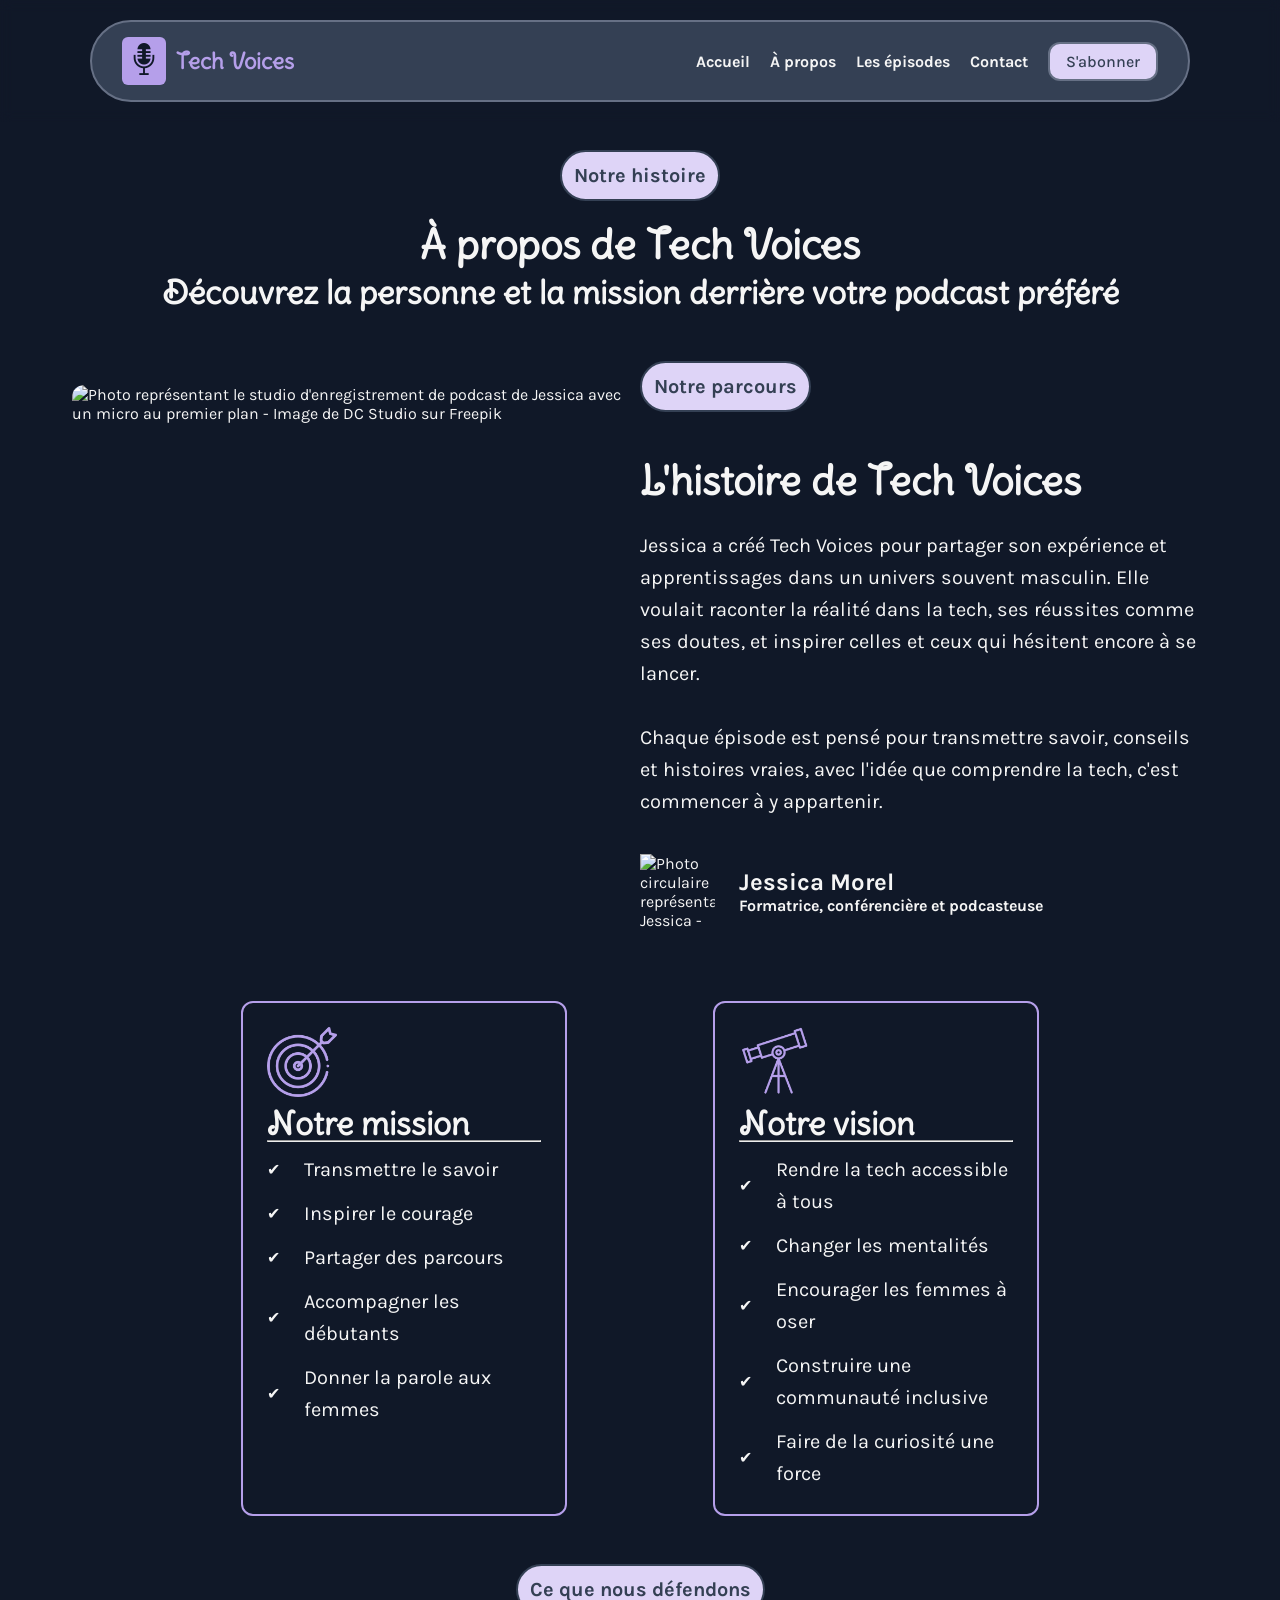
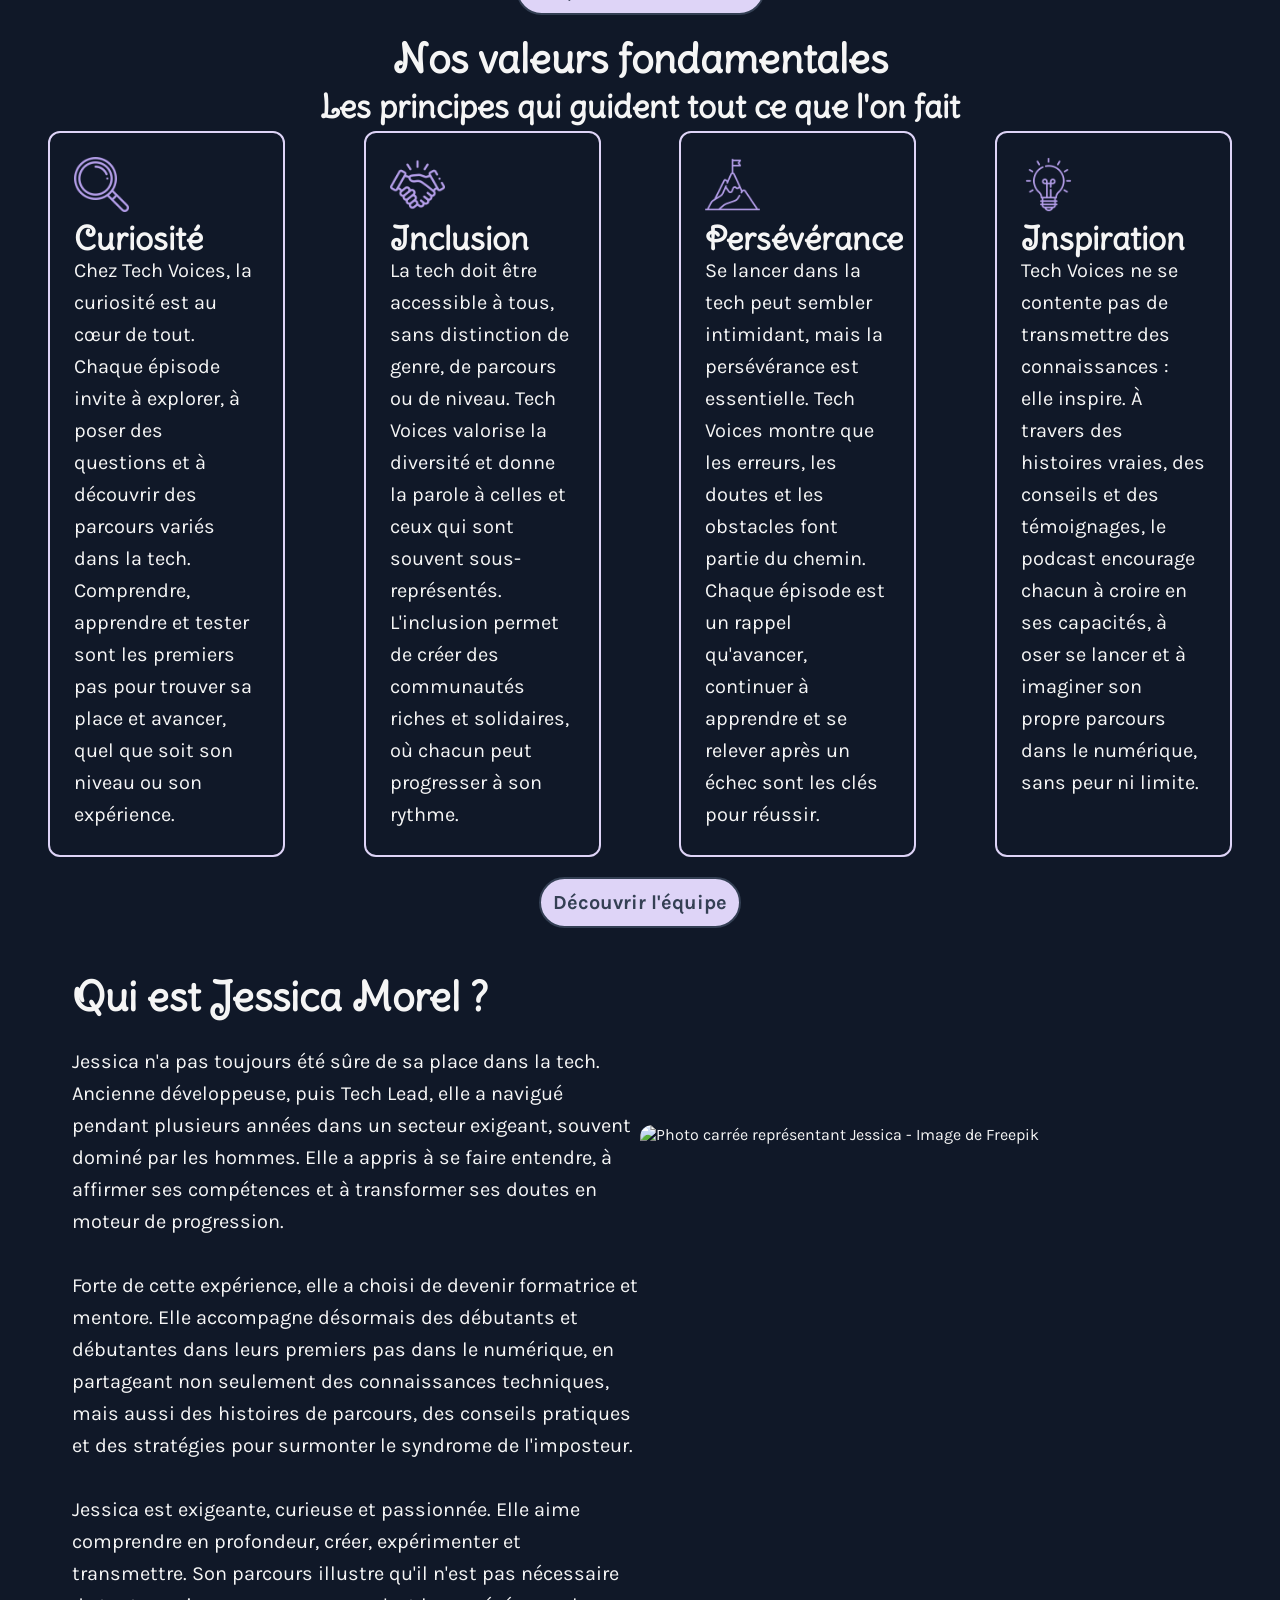
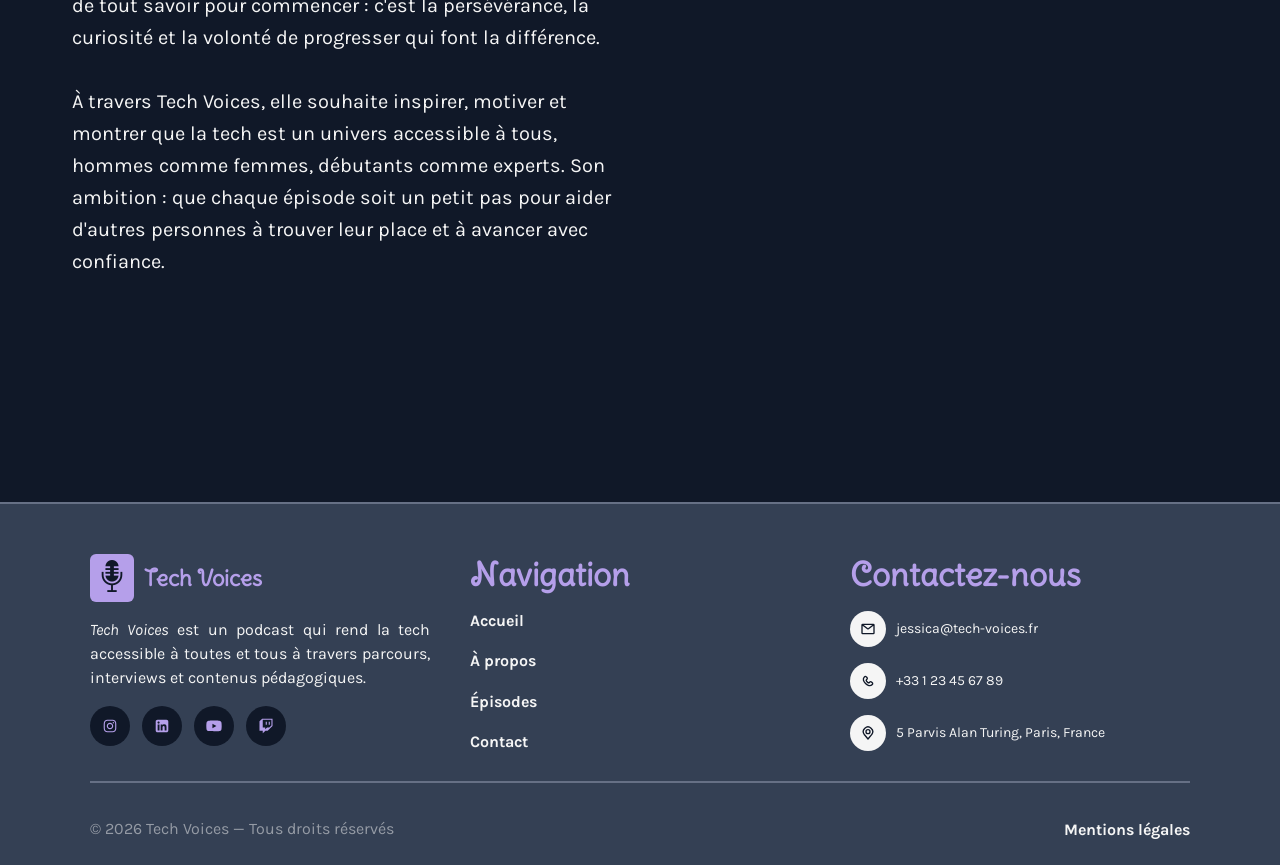
==== commit 202f5939: "feat : improve homepage responsiveness and update visuals across all pages" ====
--- a/html/about.html
+++ b/html/about.html
@@ -12,7 +12,7 @@
     <!--Navbar-->
     <header class="header">
       <div class="navbar">
-        <a href="../index.html" class="nav-left">
+        <a href="index.html" class="nav-left">
           <div class="logo-icon">
             <img
               src="../images/logo-micro-flaticon.png"
@@ -27,9 +27,9 @@
 
         <nav class="nav-links">
           <a href="../index.html">Accueil</a>
-          <a href="./about.html">À propos</a>
-          <a href="./episodes.html">Les épisodes</a>
-          <a href="./contact.html">Contact</a>
+          <a href="../html/about.html">À propos</a>
+          <a href="../html/episodes.html">Les épisodes</a>
+          <a href="../html/contact.html">Contact</a>
           <a href="../index.html#newsletter" id="subscribe-btn">S'abonner</a>
         </nav>
       </div>
@@ -96,7 +96,10 @@
       <section>
         <div class="card-container card-value">
           <article class="card">
-            <img src="https://placehold.co/75" alt="" />
+            <img src="../images/page-2-a-propos/cible.png" 
+            alt="Icône représentant une cible - Flaticon"
+            width="70px"
+            height="70px" />
             <h3 class="title">Notre mission</h3>
             <hr />
             <div>
@@ -123,7 +126,10 @@
             </div>
           </article>
           <article class="card">
-            <img src="https://placehold.co/75" alt="" />
+            <img src="../images/page-2-a-propos/telescope.png" 
+            alt="Icône représentant un télescope - Flaticon" 
+            width="70px" 
+            height="70px" />
             <h3 class="title">Notre vision</h3>
             <hr />
             <div>
@@ -163,7 +169,10 @@
         </div>
         <div class="card-container">
           <article class="card valeurs-card">
-            <img src="https://placehold.co/75" alt="" />
+            <img src="../images/page-2-a-propos/loupe.png" 
+            alt="Icône représentant une loupe - Flaticon"
+            width="55px"
+            height="55px" />
             <h3 class="title">Curiosité</h3>
             <p>
               Chez Tech Voices, la curiosité est au cœur de tout. Chaque épisode
@@ -174,7 +183,10 @@
             </p>
           </article>
           <article class="card valeurs-card">
-            <img src="https://placehold.co/75" alt="" />
+            <img src="../images/page-2-a-propos/poignee-de-main.png" 
+            alt="Icône représentant une poignée de main - Flaticon"
+            width="55px"
+            height="55px" />
             <h3 class="title">Inclusion</h3>
             <p>
               La tech doit être accessible à tous, sans distinction de genre, de
@@ -185,7 +197,11 @@
             </p>
           </article>
           <article class="card valeurs-card">
-            <img src="https://placehold.co/75" alt="" />
+            <img src="../images/page-2-a-propos/montagne.png" 
+            alt="Icône représentant une montagne avec un drapeau au sommet - 
+            Flaticon"
+            width="55px"
+            height="55px" />
             <h3 class="title">Persévérance</h3>
             <p>
               Se lancer dans la tech peut sembler intimidant, mais la
@@ -196,7 +212,10 @@
             </p>
           </article>
           <article class="card valeurs-card">
-            <img src="https://placehold.co/75" alt="" />
+            <img src="../images/page-2-a-propos/idee-ampoule.png" 
+            alt="Icône représentant une ampoule - Flaticon"
+            width="55px"
+            height="55px" />
             <h3 class="title">Inspiration</h3>
             <p>
               Tech Voices ne se contente pas de transmettre des connaissances :
@@ -279,7 +298,7 @@
               title="Instagram"
             >
               <img
-                src="../images/icons/fa7-brands--instagram.svg"
+                src="../images/icons/fa7-marques--instagram.svg"
                 alt="Logo de Instagram"
                 width="16px"
                 height="16px"
@@ -293,14 +312,14 @@
             /></a>
             <a href="https://www.youtube.com/" target="_blank" title="YouTube">
               <img
-                src="../images/icons/fa7-brands--youtube.svg"
+                src="../images/icons/fa7-marques--youtube.svg"
                 alt="Logo de YouTube - Flaticon"
                 width="16px"
                 height="16px"
             /></a>
             <a href="https://www.twitch.tv/" target="_blank" title="Twitch">
               <img
-                src="../images/icons/fa7-brands--twitch.svg"
+                src="../images/icons/fa7-marques--twitch.svg"
                 alt="Logo de Twitch - Flaticon"
                 height="16px"
                 width="16px"
--- a/css/style.css
+++ b/css/style.css
@@ -87,6 +87,7 @@
 
 .nav-links {
   display: flex;
+  justify-content: space-between;
   align-items: center;
   gap: 20px;
 }
--- a/css/responsive.css
+++ b/css/responsive.css
@@ -1,165 +1,180 @@
-*{
-    margin: 0;
-    padding: 0;
-    box-sizing: border-box;
+* {
+  margin: 0;
+  padding: 0;
+  box-sizing: border-box;
 }
 
 @media only screen and (min-width: 769px) {
-    #subscribe-btn {
-        background-color: var(--light-accent-color);
-        color: var(--gray-color);
-        border: 2px solid var(--light-gray-color);
-        padding: 8px 16px;
-        border-radius: 12px;
-        font-weight: 500;
-        transition: 0.3s;
-        transform: scale(1);
-        animation: shake 1s infinite;
+  #subscribe-btn {
+    background-color: var(--light-accent-color);
+    color: var(--gray-color);
+    border: 2px solid var(--light-gray-color);
+    padding: 8px 16px;
+    border-radius: 12px;
+    font-weight: 500;
+    transition: 0.3s;
+    transform: scale(1);
+    animation: shake 1s infinite;
+  }
+
+  @keyframes shake {
+    0% {
+      transform: rotate(0deg);
     }
+    25% {
+      transform: rotate(3deg);
+    }
+    50% {
+      transform: rotate(0deg);
+    }
+    75% {
+      transform: rotate(-3deg);
+    }
+    100% {
+      transform: rotate(0deg);
+    }
+  }
 
-    @keyframes shake {
-        0% {
-            transform: rotate(0deg);
-        }
-        25% {
-            transform: rotate(3deg);
-        }
-        50% {
-            transform: rotate(0deg);
-        }
-        75% {
-            transform: rotate(-3deg);
-        }
-        100% {
-            transform: rotate(0deg);
-        }
-    }
+  #subscribe-btn:hover {
+    color: var(--light-color);
+    background-color: var(--accent-color);
+    transition: 0.5s;
+  }
+}
 
-    #subscribe-btn:hover {
-        color: var(--light-color);
-        background-color: var(--accent-color);
-        transition: 0.5s;
-    }
+/* Menu burger */
+
+@media only screen and (max-width: 768px) {
+  header {
+    max-width: 100vw;
+  }
+
+  .navbar .burger {
+    display: block;
+  }
+
+  .navbar .nav-links {
+    position: fixed;
+    top: 100%;
+    right: 0;
+    left: 0;
+    width: 100%;
+    background-color: var(--gray-color);
+    flex-direction: column;
+    align-items: flex-end;
+    padding: 20px;
+    gap: 15px;
+    display: none;
+  }
+
+  #burger-toggle {
+    display: none;
+  }
+
+  .burger {
+    display: none;
+    color: var(--accent-color);
+    font-size: 28px;
+    cursor: pointer;
+  }
+
+  .navbar #burger-toggle:checked ~ .nav-links {
+    display: flex;
+  }
 }
 
 /* Page d'accueil */
 
 @media only screen and (max-width: 425px) {
-
-    header {
-        max-width: 100vw;
-    }
-
-    .navbar .burger {
-        display: block;
-    }
-
-    .navbar .nav-links {
-        position: fixed;
-        top: 100%;
-        right: 0;
-        left: 0;
-        width: 100%;
-        background-color: var(--gray-color);
-        flex-direction: column;
-        align-items: flex-end;
-        padding: 20px;
-        gap: 15px;
-        display: none;  
-    }
-
-    .navbar #burger-toggle:checked ~ .nav-links {
-        display: flex;
-    }
-
-    .hero {
-        flex-direction: column;
-        align-items: center;
-        justify-content: center;
-        flex-wrap: wrap;
-        padding: 12px;
-    }
-    .hero-content {
-        max-width: 100%;
-    }
-    .hero-image{
+  .hero {
+    flex-direction: column;
+    align-items: center;
+    justify-content: center;
+    flex-wrap: wrap;
+    padding: 12px;
+  }
+  .hero-content {
+    max-width: 100%;
+  }
+  .hero-image {
     display: flex;
     justify-content: center;
     align-items: center;
     flex: 1;
-    }
-    .image {
-        display: flex;
-        flex-direction: column;
-        align-items: center;
-        justify-content: center;
-        width: 300px;
-        height: 300px;
-        border-radius: 12px;
-    }
+  }
+  .image {
+    display: flex;
+    flex-direction: column;
+    align-items: center;
+    justify-content: center;
+    width: 300px;
+    height: 300px;
+    border-radius: 12px;
+  }
 
-    .chiffres-cles {
-        flex-wrap: wrap;
-        gap: 12px;
-    }
-    .categories-chiffres-cles {
-        flex: 1 1 200px;
-        max-width: 100%;
-        text-align: center;
-    }
+  .chiffres-cles {
+    flex-wrap: wrap;
+    gap: 12px;
+  }
+  .categories-chiffres-cles {
+    flex: 1 1 200px;
+    max-width: 100%;
+    text-align: center;
+  }
 
-    .episode-container {
-        flex-direction: column;
-        align-items: center;
-        justify-content: center;
-        gap: 16px;
-        padding: 16px;
-        margin: 16px 0;
-    }
-    .episode-container article {
-        flex: 1 1 100%;
-    }
+  .episode-container {
+    flex-direction: column;
+    align-items: center;
+    justify-content: center;
+    gap: 16px;
+    padding: 16px;
+    margin: 16px 0;
+  }
+  .episode-container article {
+    flex: 1 1 100%;
+  }
 
-    .card-container {
-        flex-wrap: wrap;
-        gap: 16px;
-        justify-content: center;
-    }
-    .card {
-        flex: 1 1 280px;
-        max-width: 100%;
-    }
-    .avis-personne{
-        display: flex;
-        flex-direction: column;
-    }
+  .card-container {
+    flex-wrap: wrap;
+    gap: 16px;
+    justify-content: center;
+  }
+  .card {
+    flex: 1 1 280px;
+    max-width: 100%;
+  }
+  .avis-personne {
+    display: flex;
+    flex-direction: column;
+  }
 
-    .newsletter-section {
-        flex-direction: column;
-        gap: 24px;
-        padding: 12px;
-    }
-    .subscribe-newsletter, .streaming-podcast {
-        max-width: 100%;
-        align-items: center;
-    }
+  .newsletter-section {
+    flex-direction: column;
+    gap: 24px;
+    padding: 12px;
+  }
+  .subscribe-newsletter,
+  .streaming-podcast {
+    max-width: 100%;
+    align-items: center;
+  }
 
-    .buttons .btn {
-        margin: 12px 0;
-    }
+  .buttons .btn {
+    margin: 12px 0;
+  }
 
-    .streaming-icon {
-        margin: 12px;
-    }
+  .streaming-icon {
+    margin: 12px;
+  }
 
-    .footer-container {
-        flex-direction: column;
-        align-items: center;
-        gap: 24px;
-    }
-    .footer-bottom {
-        flex-direction: column;
-        align-items: center;
-        gap: 8px;
-    }
-}+  .footer-container {
+    flex-direction: column;
+    align-items: center;
+    gap: 24px;
+  }
+  .footer-bottom {
+    flex-direction: column;
+    align-items: center;
+    gap: 8px;
+  }
+}
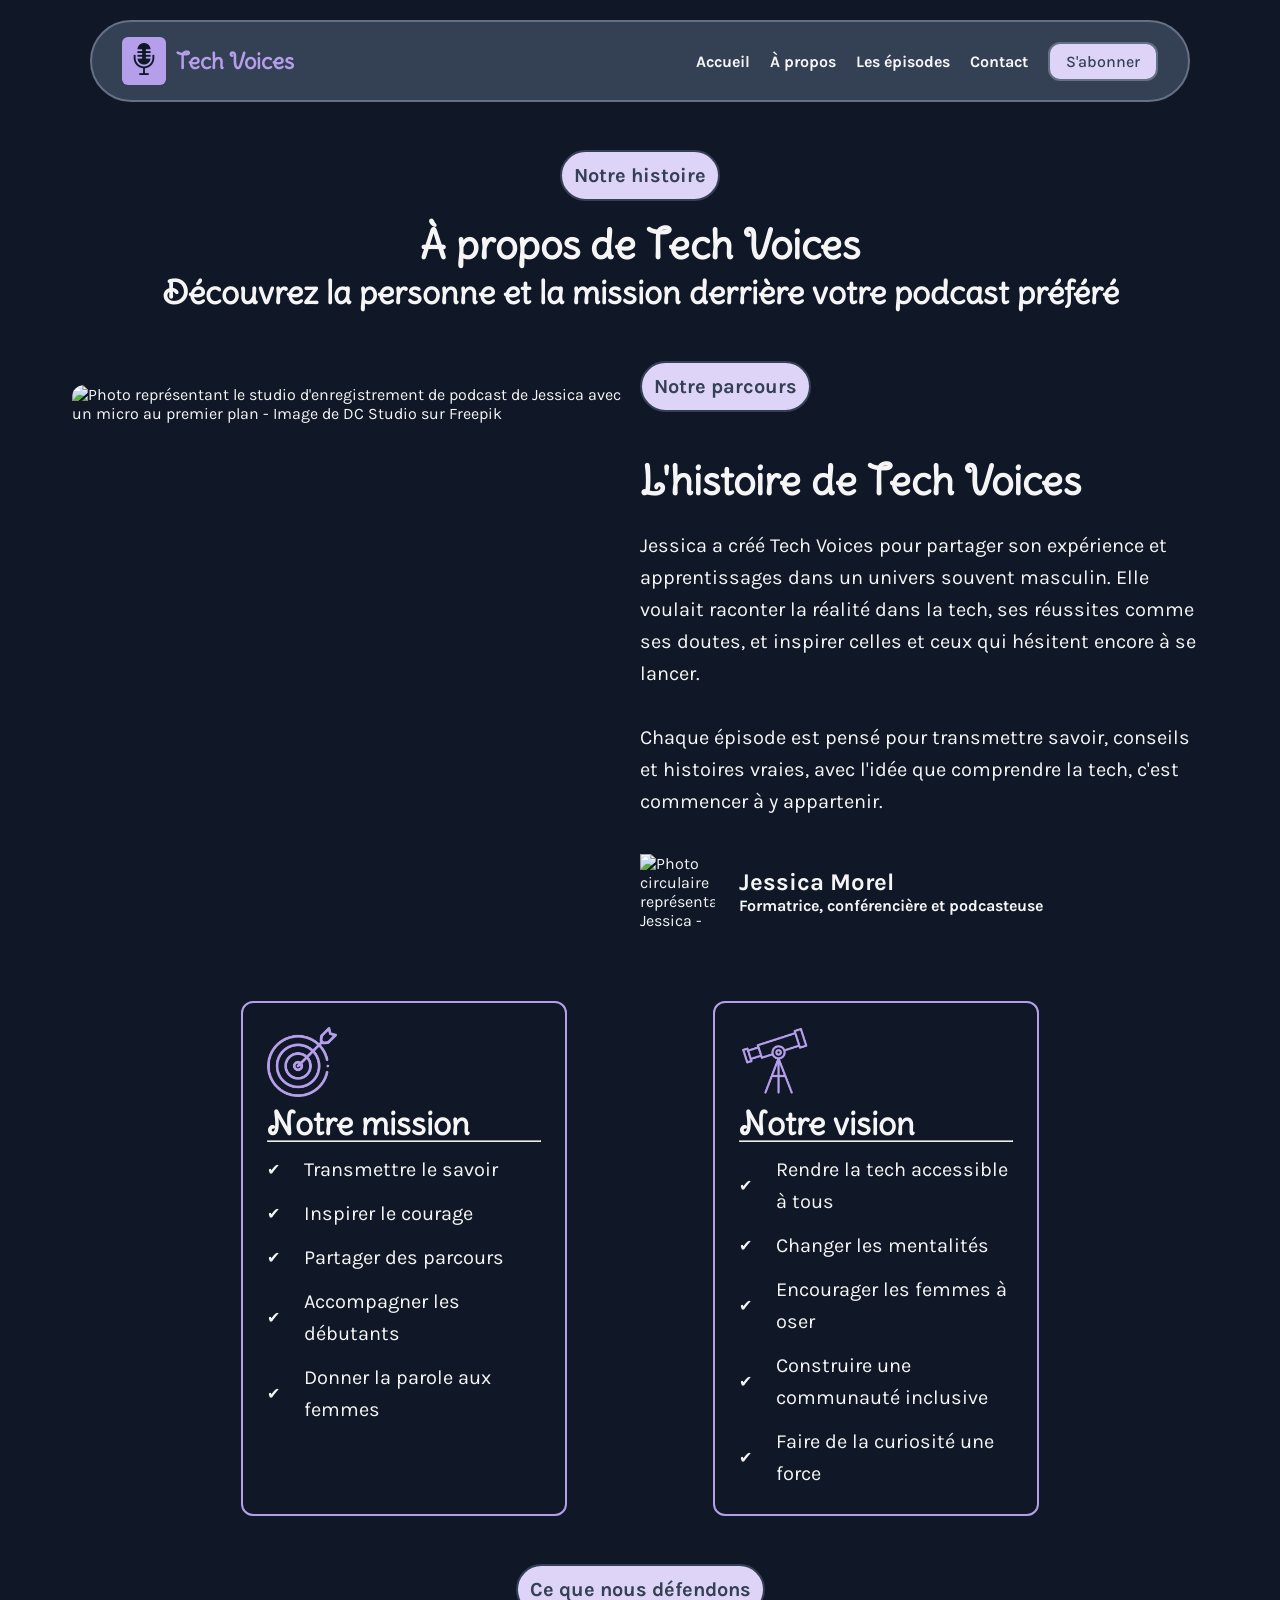
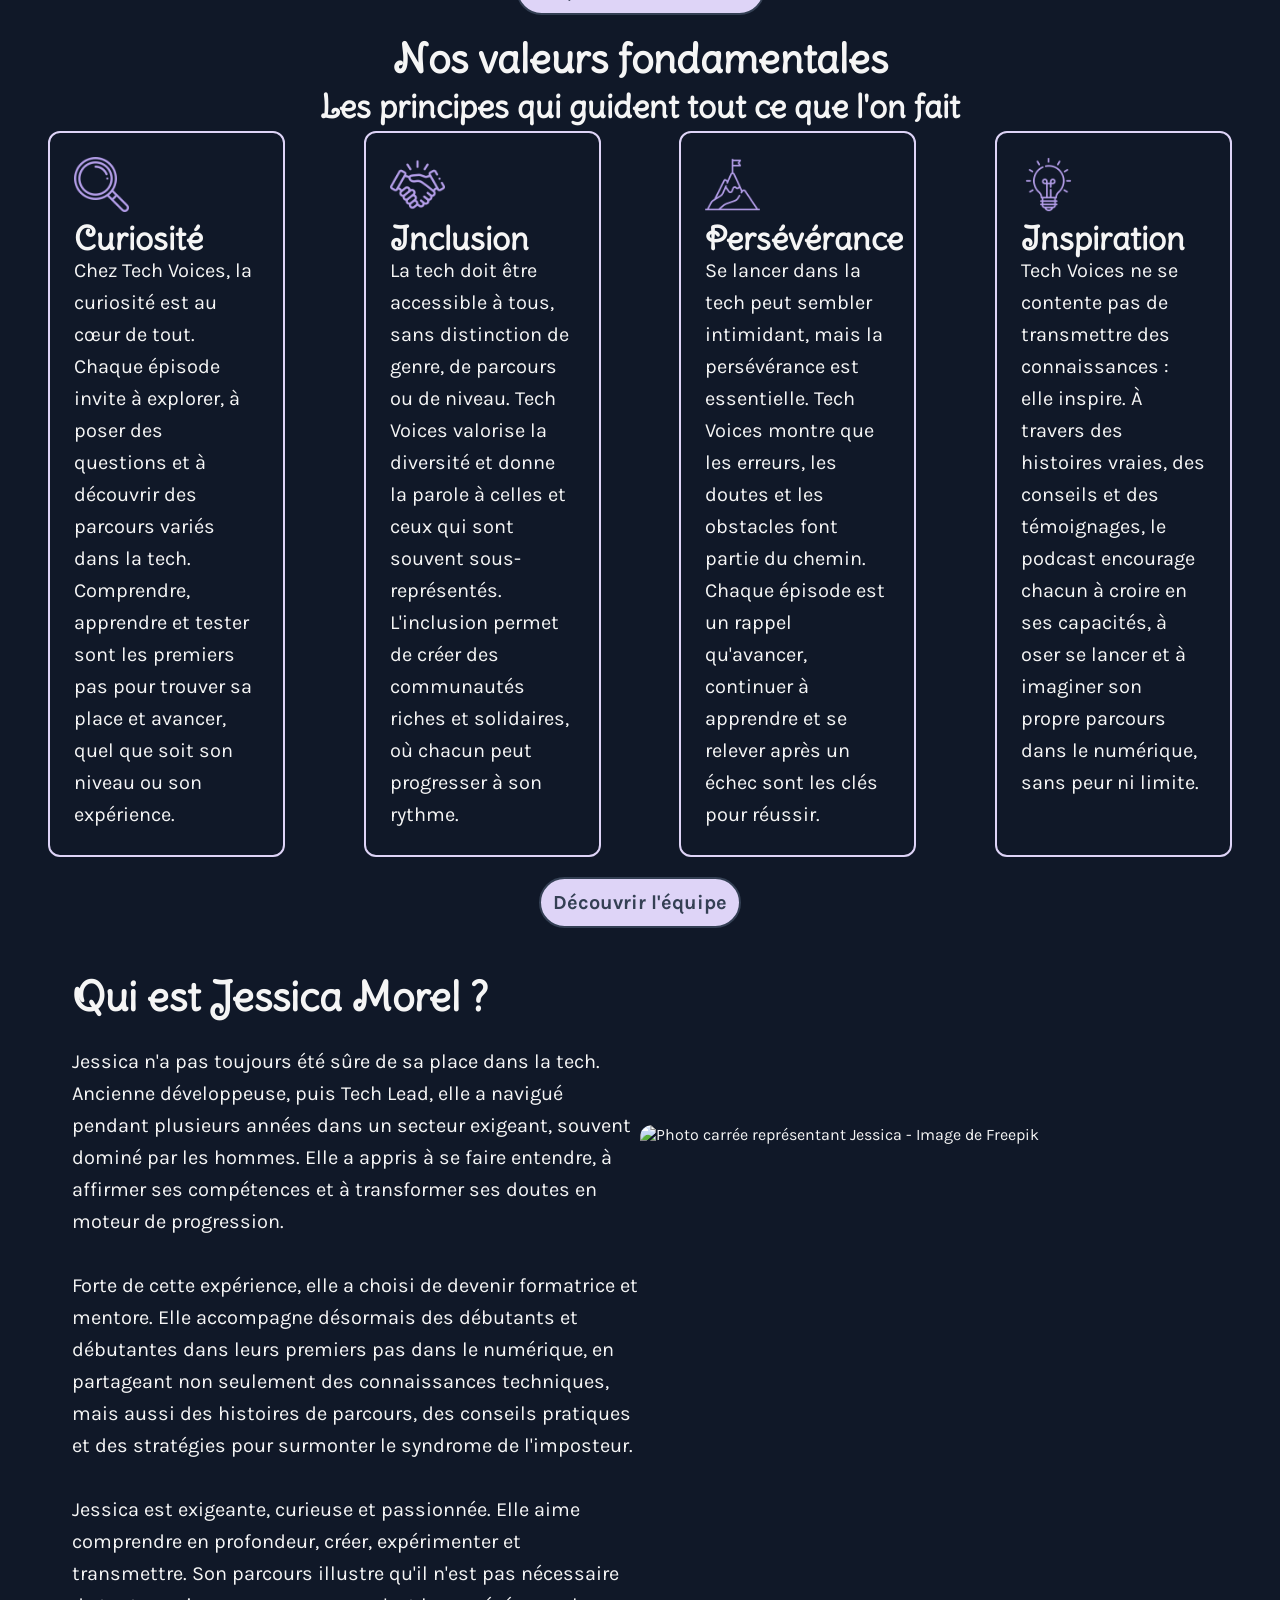
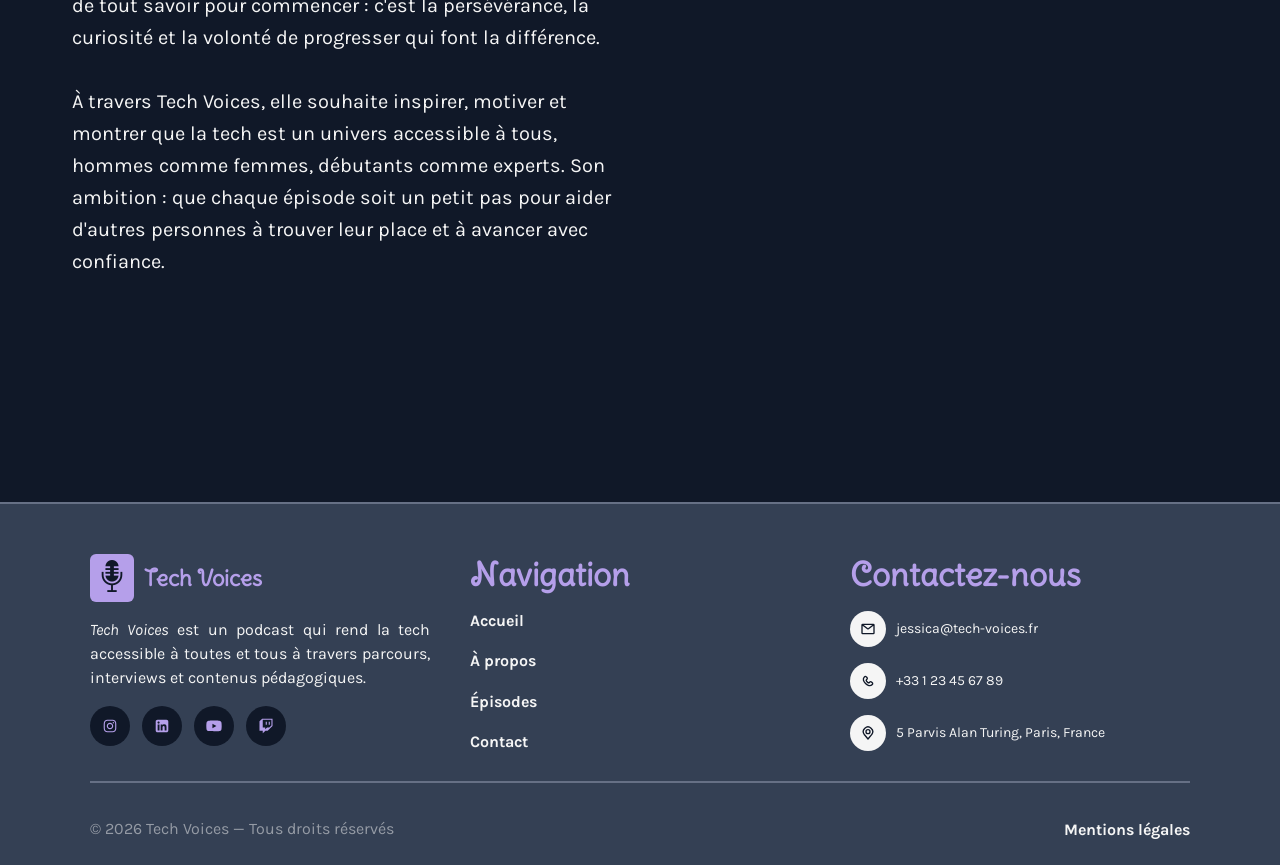
==== commit b599cb35: "feat: add responsive design to other pages" ====
--- a/html/about.html
+++ b/html/about.html
@@ -2,17 +2,17 @@
 <html lang="fr">
   <head>
     <meta charset="UTF-8" />
+    <meta name="viewport" content="width=device-width, initial-scale=1.0">
     <title>Tech Voices - Podcast</title>
     <link rel="stylesheet" href="../css/style.css" />
     <link rel="stylesheet" href="../css/about.css" />
-    <link rel="stylesheet" href="../css/responsive.css" />
   </head>
 
   <body>
     <!--Navbar-->
     <header class="header">
       <div class="navbar">
-        <a href="index.html" class="nav-left">
+        <a href="../index.html" class="nav-left">
           <div class="logo-icon">
             <img
               src="../images/logo-micro-flaticon.png"
--- a/css/style.css
+++ b/css/style.css
@@ -110,6 +110,46 @@
   border-radius: 10px;
 }
 
+@media only screen and (min-width: 769px) {
+  #subscribe-btn {
+    background-color: var(--light-accent-color);
+    color: var(--gray-color);
+    border: 2px solid var(--light-gray-color);
+    padding: 8px 16px;
+    border-radius: 12px;
+    font-weight: 500;
+    transition: 0.3s;
+    transform: scale(1);
+    animation: shake 1s infinite;
+  }
+
+  @keyframes shake {
+    0% {
+      transform: rotate(0deg);
+    }
+    25% {
+      transform: rotate(3deg);
+    }
+    50% {
+      transform: rotate(0deg);
+    }
+    75% {
+      transform: rotate(-3deg);
+    }
+    100% {
+      transform: rotate(0deg);
+    }
+  }
+
+  #subscribe-btn:hover {
+    color: var(--light-color);
+    background-color: var(--accent-color);
+    transition: 0.5s;
+  }
+}
+
+/* Burger Menu */
+
 #burger-toggle {
   display: none;
 }
@@ -119,6 +159,45 @@
   color: var(--accent-color);
   font-size: 28px;
   cursor: pointer;
+}
+
+@media (max-width: 768px) {
+  header {
+    max-width: 100%;
+  }
+
+  .navbar .burger {
+    display: block;
+  }
+
+  .navbar .nav-links {
+    position: fixed;
+    top: 100%;
+    right: 0;
+    left: 0;
+    width: 100%;
+    background-color: var(--gray-color);
+    flex-direction: column;
+    align-items: flex-end;
+    padding: 20px;
+    gap: 15px;
+    display: none;
+  }
+
+  #burger-toggle {
+    display: none;
+  }
+
+  .burger {
+    display: block;
+    color: var(--accent-color);
+    font-size: 28px;
+    cursor: pointer;
+  }
+
+  .navbar #burger-toggle:checked ~ .nav-links {
+    display: flex;
+  }
 }
 
 /*Main*/
--- a/css/about.css
+++ b/css/about.css
@@ -1,3 +1,184 @@
+* {
+  margin: 0;
+  padding: 0;
+  box-sizing: border-box;
+}
+
+@media only screen and (min-width: 769px) {
+  #subscribe-btn {
+    background-color: var(--light-accent-color);
+    color: var(--gray-color);
+    border: 2px solid var(--light-gray-color);
+    padding: 8px 16px;
+    border-radius: 12px;
+    font-weight: 500;
+    transition: 0.3s;
+    transform: scale(1);
+    animation: shake 1s infinite;
+  }
+
+  @keyframes shake {
+    0% {
+      transform: rotate(0deg);
+    }
+    25% {
+      transform: rotate(3deg);
+    }
+    50% {
+      transform: rotate(0deg);
+    }
+    75% {
+      transform: rotate(-3deg);
+    }
+    100% {
+      transform: rotate(0deg);
+    }
+  }
+
+  #subscribe-btn:hover {
+    color: var(--light-color);
+    background-color: var(--accent-color);
+    transition: 0.5s;
+  }
+}
+
+/* Menu burger */
+
+@media only screen and (max-width: 768px) {
+  header {
+    max-width: 100%;
+  }
+
+  .navbar .burger {
+    display: block;
+  }
+
+  .navbar .nav-links {
+    position: fixed;
+    top: 100%;
+    right: 0;
+    left: 0;
+    width: 100%;
+    background-color: var(--gray-color);
+    flex-direction: column;
+    align-items: flex-end;
+    padding: 20px;
+    gap: 15px;
+    display: none;
+  }
+
+  #burger-toggle {
+    display: none;
+  }
+
+  .burger {
+    display: none;
+    color: var(--accent-color);
+    font-size: 28px;
+    cursor: pointer;
+  }
+
+  .navbar #burger-toggle:checked ~ .nav-links {
+    display: flex;
+  }
+}
+
+/* Page d'accueil */
+
+@media only screen and (max-width: 425px) {
+  .hero {
+    flex-direction: column;
+    align-items: center;
+    justify-content: center;
+    flex-wrap: wrap;
+    padding: 12px;
+  }
+  .hero-content {
+    max-width: 100%;
+  }
+  .hero-image {
+    display: flex;
+    justify-content: center;
+    align-items: center;
+    flex: 1;
+  }
+  .image {
+    display: flex;
+    flex-direction: column;
+    align-items: center;
+    justify-content: center;
+    width: 300px;
+    height: 300px;
+    border-radius: 12px;
+  }
+
+  .chiffres-cles {
+    flex-wrap: wrap;
+    gap: 12px;
+  }
+  .categories-chiffres-cles {
+    flex: 1 1 200px;
+    max-width: 100%;
+    text-align: center;
+  }
+
+  .episode-container {
+    flex-direction: column;
+    align-items: center;
+    justify-content: center;
+    gap: 16px;
+    padding: 16px;
+    margin: 16px 0;
+  }
+  .episode-container article {
+    flex: 1 1 100%;
+  }
+
+  .card-container {
+    flex-wrap: wrap;
+    gap: 16px;
+    justify-content: center;
+  }
+  .card {
+    flex: 1 1 280px;
+    max-width: 100%;
+  }
+  .avis-personne {
+    display: flex;
+    flex-direction: column;
+  }
+
+  .newsletter-section {
+    flex-direction: column;
+    gap: 24px;
+    padding: 12px;
+  }
+  .subscribe-newsletter,
+  .streaming-podcast {
+    max-width: 100%;
+    align-items: center;
+  }
+
+  .buttons .btn {
+    margin: 12px 0;
+  }
+
+  .streaming-icon {
+    margin: 12px;
+  }
+
+  .footer-container {
+    flex-direction: column;
+    align-items: center;
+    gap: 24px;
+  }
+  .footer-bottom {
+    flex-direction: column;
+    align-items: center;
+    gap: 8px;
+  }
+}
+
 .hero{
     height: 70%;
 
@@ -66,3 +247,78 @@
     width: 20%;
     padding: var(--padding);
 }
+
+/* ===== Responsive About Page ===== */
+
+@media (max-width: 1024px) {
+  .hero {
+    flex-direction: column;
+    gap: 24px;
+    height: auto;
+    padding: var(--padding);
+  }
+
+  .hero-image,
+  .hero-content {
+    max-width: 100%;
+    width: 100%;
+  }
+
+  .hero-autres-pages {
+    gap: 16px;
+    line-height: 36px;
+  }
+}
+
+@media (max-width: 1024px) {
+  .card-container,
+  .card-value {
+    flex-direction: column;
+    gap: 48px;
+    align-items: center;
+    margin: var(--margin) 0;
+  }
+
+  .card {
+    width: 100%;
+    max-width: 700px;
+  }
+
+  .valeurs-card {
+    width: 100%;
+    max-width: 700px;
+  }
+}
+
+@media (max-width: 768px) {
+  .avis-personne {
+    flex-direction: column;
+    align-items: center;
+    text-align: center;
+    gap: 12px;
+  }
+
+  .avis-personne img {
+    margin: 0 auto;
+  }
+}
+
+@media (max-width: 480px) {
+  h2.title {
+    font-size: 28px;
+  }
+
+  h3.title {
+    font-size: 22px;
+  }
+
+  p {
+    font-size: 16px;
+    line-height: 28px;
+  }
+
+  .section-tag {
+    font-size: 16px;
+    padding: 10px 16px;
+  }
+}
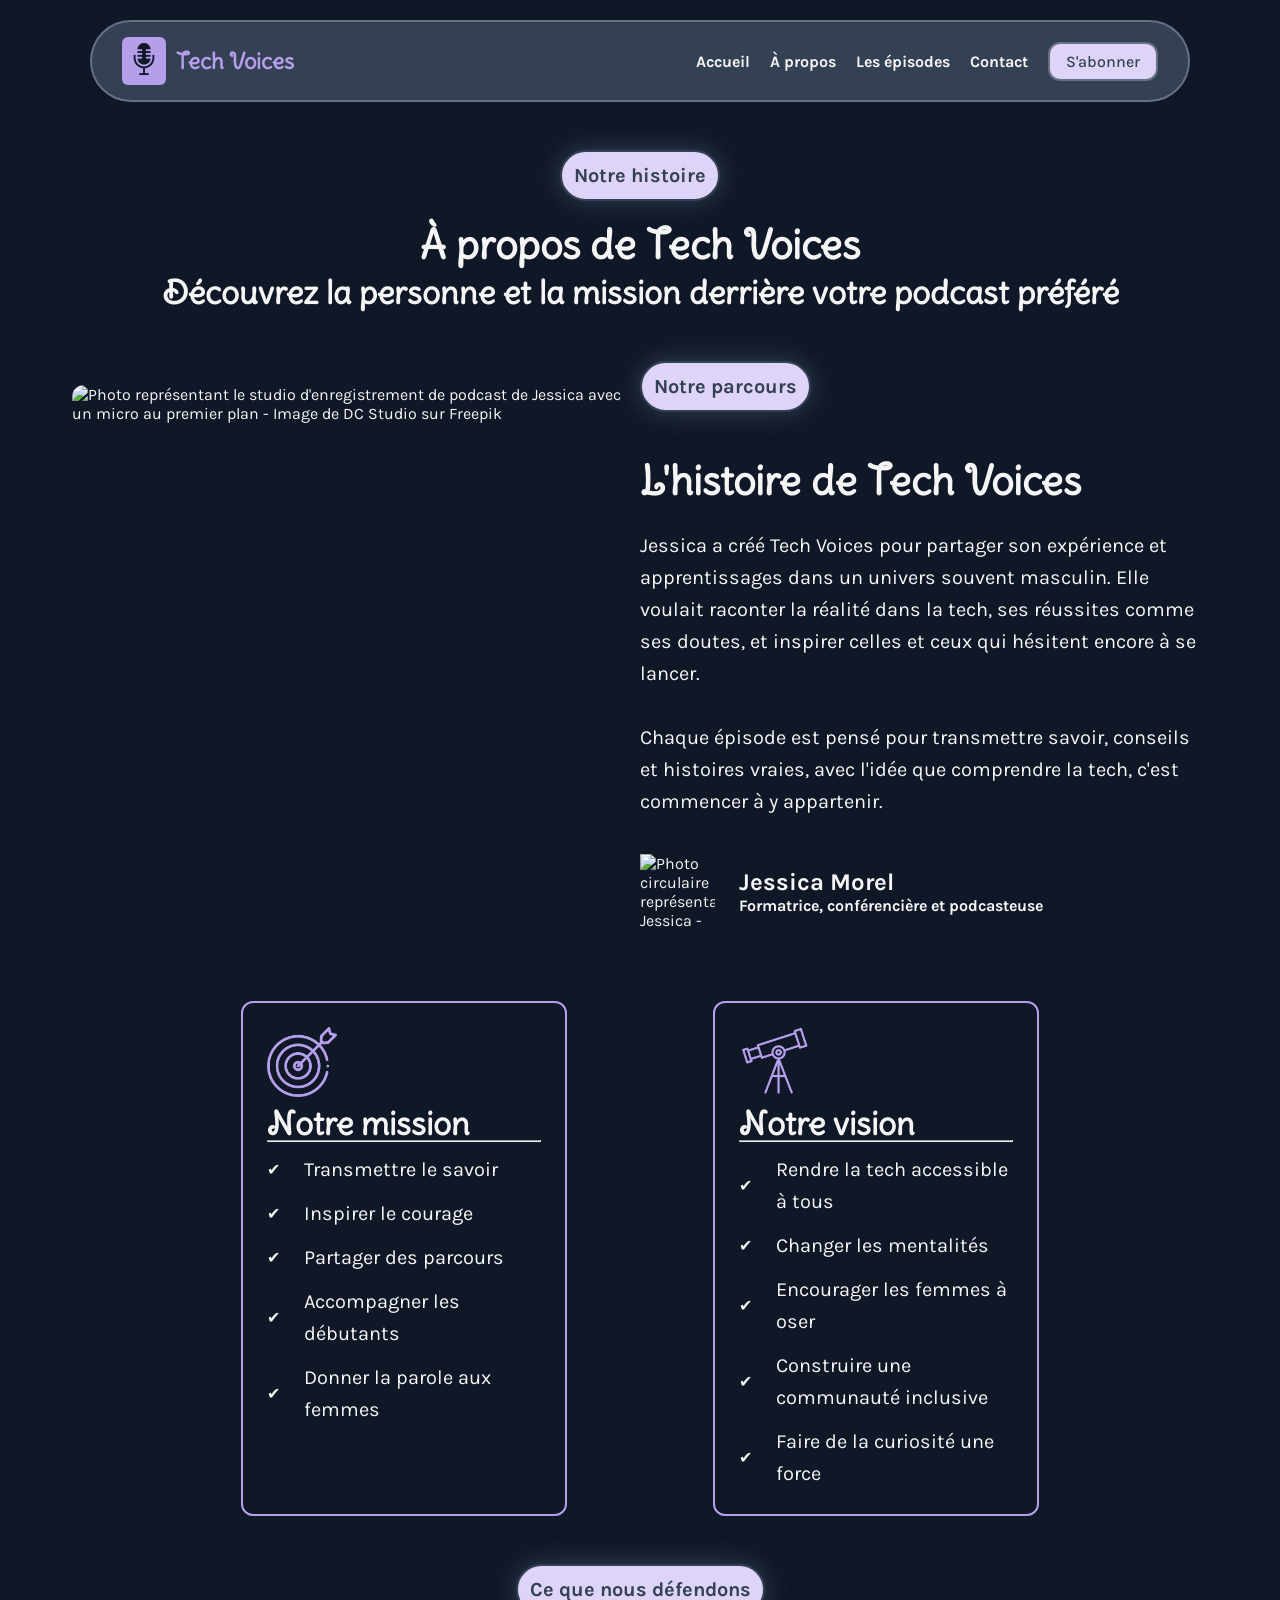
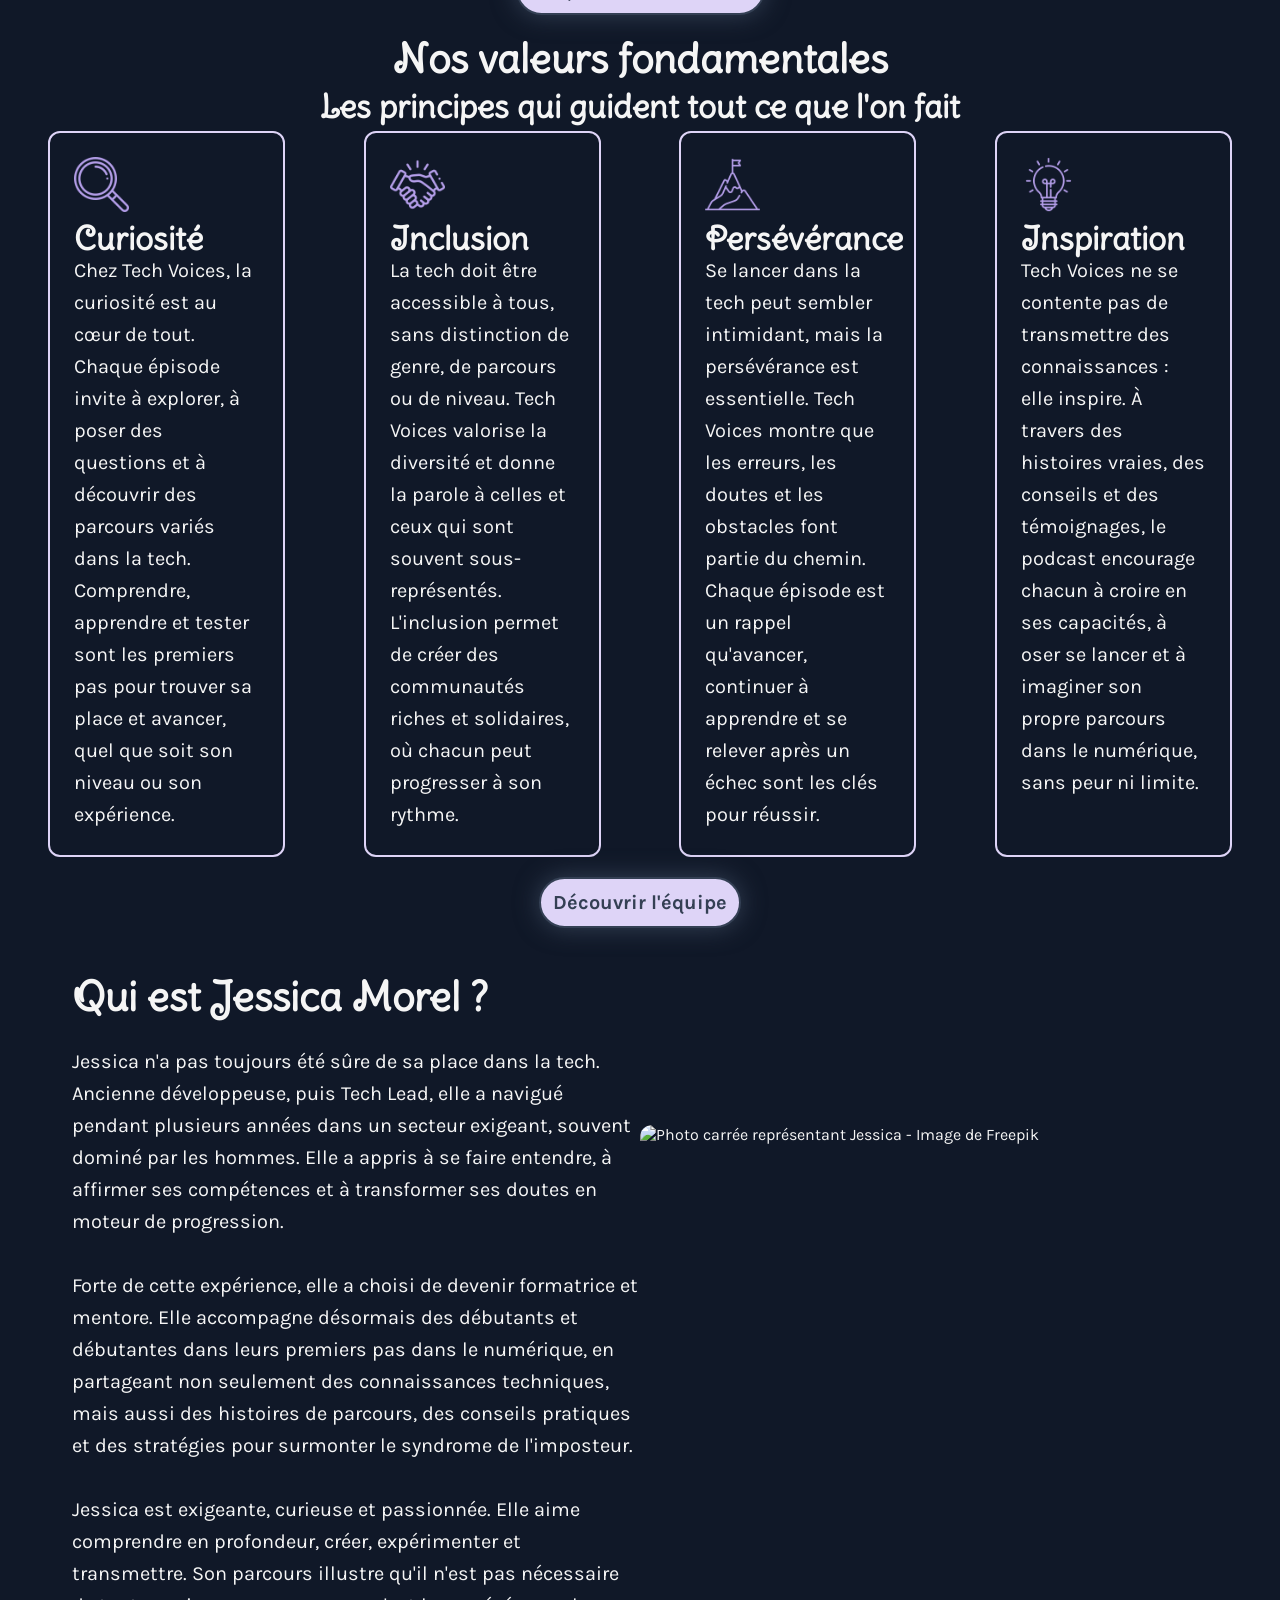
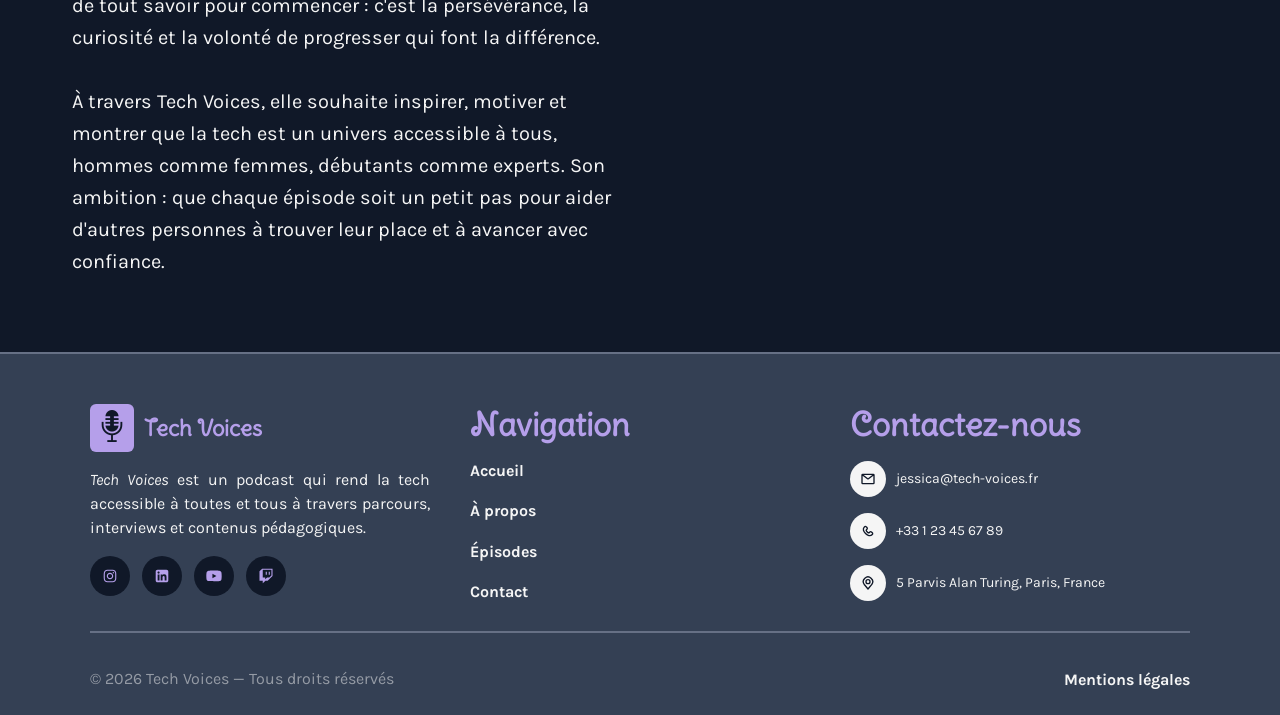
==== commit 660eb42f: "Final update before demo" ====
--- a/html/about.html
+++ b/html/about.html
@@ -376,8 +376,89 @@
 
       <div class="footer-bottom">
         <p>© 2026 Tech Voices — Tous droits réservés</p>
-        <a href="#">Mentions légales</a>
+        <a href="#modal-mentions">Mentions légales</a>
       </div>
     </footer>
+
+    <!--Modal - Mentions légales-->
+
+    <div id="modal-mentions" class="modal">
+    <div class="modal-content">
+
+        <a href="#" class="btn close">X</a>
+
+        <h3 class="modal-title title">Mentions légales et crédits</h3>
+
+        <p class="modal-text">
+            <strong>Projet :</strong> <br>
+            <em>Tech Voices</em> est un site fictif réalisé dans le cadre 
+            de ma candidature en Web@cadémie (Epitech Lille). Ce projet a 
+            une vocation exclusivement pédagogique.
+        </p>
+
+        <p class="modal-text">
+          <strong>Éditeur :</strong> <br>
+            Élise B. (<a href="https://github.com/DevWithElise" target="_blank">
+            @DevWithElise</a>) - Candidate à la formation Web@cadémie pour devenir 
+            développeuse web.
+        </p>
+
+        <p class="modal-text">
+          <strong>Hébergement :</strong> <br>
+            Ce site est hébergé par GitHub Pages, un service gratuit proposé par 
+            GitHub.
+        </p>
+
+        <p class="modal-text">
+          <strong>Crédits :</strong> <br> </p>
+            <ul>
+              <li>
+                Textes : les contenus ont été générés avec l'aide d'une intelligence 
+                artificielle, adaptés et améliorés dans le cadre de mon projet.
+              </li>
+              <li>Images : ressources libres de droit issues de Freepik.</li>
+              <li>Illustrations : ressources libres issues de Storyset</li>
+              <li>Icônes : Flaticon et Iconify</li>
+            </ul>
+
+        <p class="modal-text">
+          <strong>Propriété intellectuelle :</strong> <br>
+            Les contenus de ce site sont utilisés uniquement dans un cadre de 
+            présentation de compétences. Aucune exploitation commerciale n'est 
+            réalisée.
+        </p>
+
+        <h3 class="modal-title title">Remerciements</h3>
+
+        <p class="modal-text">
+          <strong>Merci !</strong> <br>
+            Au programme BTech et à Florian qui a réussi à m'apprendre les bases 
+            du HTML et du CSS et à me pousser à me surpasser et continuer d'apprendre.
+        </p>
+        <p class="modal-text">
+          <strong>Merci !</strong> <br>
+            À toutes les personnes que j'ai eu la chance de rencontrer durant la session 
+            n°48. Que ce soit pendant les exercices individuels, les exercices de groupe, 
+            j'ai pu apprendre de nouvelles choses et aider les autres à également monter 
+            en compétence.
+        </p>
+        <p class="modal-text">
+          <strong>Merci !</strong> <br>
+            Aux membres du jury, composés de Cléa (de Emmaüs Label École), Antoine et Marie 
+            (de l'Association Z) dont leurs conseils ont été précieux.
+        </p>
+        <p class="modal-text">
+          <strong>Merci !</strong> <br>
+            À toutes les personnes qui ont tenu jusqu’à la présentation finale de BTech,
+            on s’est tous dépassés et on peut être fiers du travail accompli. <br>
+            Merci à toute l’équipe qui a tenu jusqu’au bout de ce mois et demi d’initiation. Mention spéciale à :
+            Ilana, Jérémy, Anaïs, Andrew, Mattéo, Cyril, Freddy, Laurent, Arnaud, Marianno, Clément, Ugo et Nabil.
+        </p>
+        <img src="../images/fin-btech.jpg" 
+        alt="Photo représentant le groupe de fin de BTech - Issue de LinkedIn">
+        <p class="description-photo">
+          <em>Photo issue de LinkedIn, @Programme BTech by Z - Code pour l'emploi</em>
+        </p>
+    </div>
   </body>
 </html>
--- a/css/style.css
+++ b/css/style.css
@@ -17,6 +17,7 @@
   --gray-color: #344054;
   --accent-color: #b59fea;
   --light-accent-color: #ded4f7;
+  --close-color: #800E13;
 
   --margin: 48px;
   --padding: 24px;
@@ -288,6 +289,7 @@
   font-weight: 700;
   border: 2px solid var(--gray-color);
   border-radius: 999px;
+  box-shadow: 0 0 25px var(--gray-color);
 }
 
 /*Boutons*/
@@ -326,7 +328,7 @@
 
 .footer {
   width: 100%;
-  margin-top: 200px;
+  margin-top: 50px;
   background: var(--gray-color);
   border-top: 2px solid var(--light-gray-color);
   padding: 50px 20px 20px;
@@ -462,3 +464,120 @@
   color: var(--light-color);
   font-size: 16px;
 }
+
+/* Modal - Mentions légales */
+
+.modal {
+    position: fixed;
+    top: 0;
+    left: 0;
+    width: 100vw;
+    height: 100vh;
+
+    display: none;
+
+    background-color: transparent;
+    backdrop-filter: blur(10px);
+    -webkit-backdrop-filter: blur(10px);
+
+    justify-content: center;
+    align-items: center;
+
+    z-index: 9999;
+}
+
+.modal:target {
+    display: flex;
+}
+
+.modal-content {
+    position: relative;
+
+    background-color: var(--accent-color);
+    padding: 40px;
+    border-radius: 12px;
+
+    width: 90%;
+    max-width: 800px;
+
+    max-height: 90vh;
+    overflow-y: auto;
+
+    text-align: left;
+    line-height: 1.6;
+}
+
+.close {
+    position: absolute;
+    top: 15px;
+    right: 20px;
+
+    font-size: 20px;
+    font-weight: bold;
+
+    color: var(--light-color);
+    background-color: var(--close-color);
+
+    padding: 5px 12px;
+    border-radius: 6px;
+
+    text-decoration: none;
+}
+
+.close:hover {
+  color: var(--close-color);
+  background-color: var(--light-color);
+  transform: scale(1.5);
+}
+
+.modal-title {
+    font-size: 32px;
+    font-weight: 700;
+    color: var(--dark-color);
+
+    margin: 20px 0;
+}
+
+.modal-text {
+    font-size: 16px;
+    color: var(--dark-color);
+    text-align: justify;
+
+    margin-bottom: 15px;
+}
+
+.modal-content ul {
+    padding-left: 20px;
+    margin-top: 10px;
+}
+
+.modal-content li {
+    margin-bottom: 8px;
+    color: var(--dark-color);
+}
+
+.modal-content img {
+    width: 100%;
+    max-width: 500px;
+
+    display: block;
+    margin: 20px auto;
+
+    border-radius: 8px;
+}
+
+.modal-content a {
+  color: var(--light-color);
+  text-decoration: none;
+  font-weight: bold;
+}
+
+.description-photo {
+  text-align: center;
+  margin-top: -25px;
+}
+
+.description-photo em {
+  font-size: 14px;
+  color: var(--dark-color);
+}
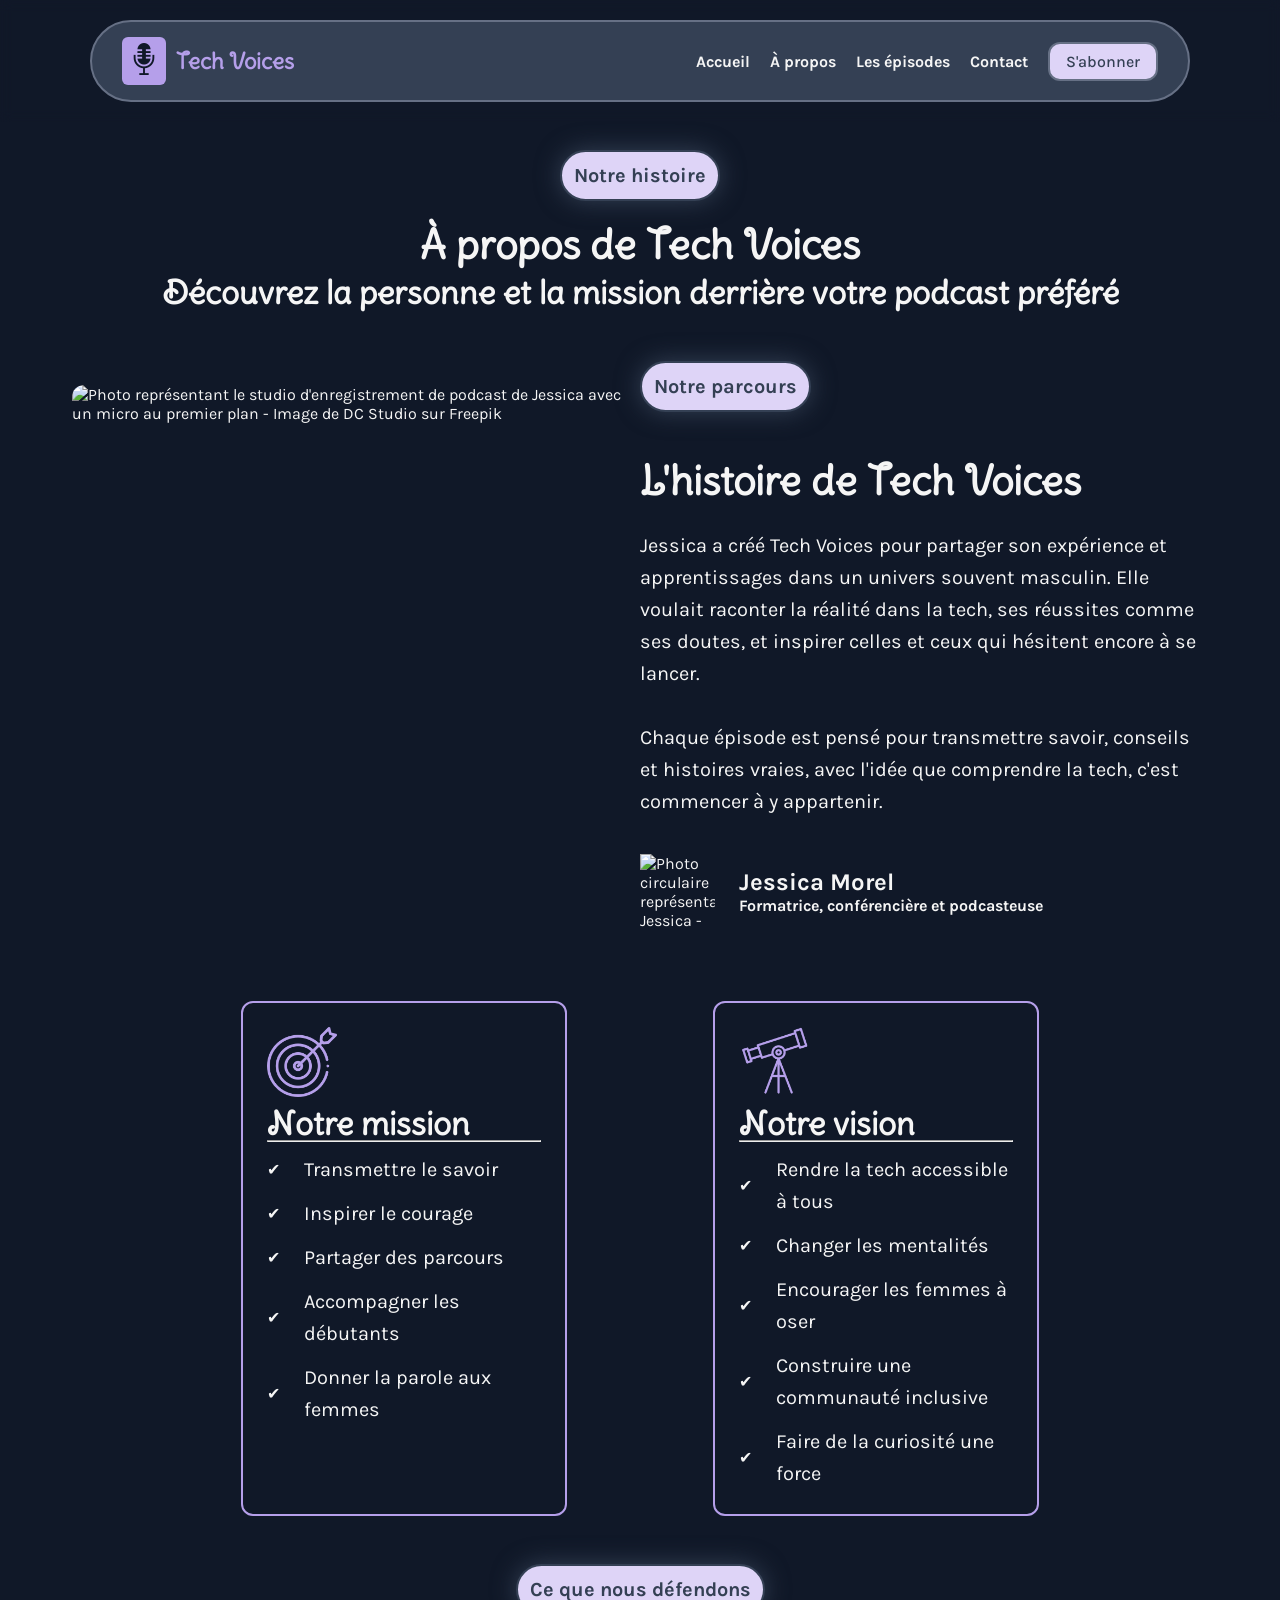
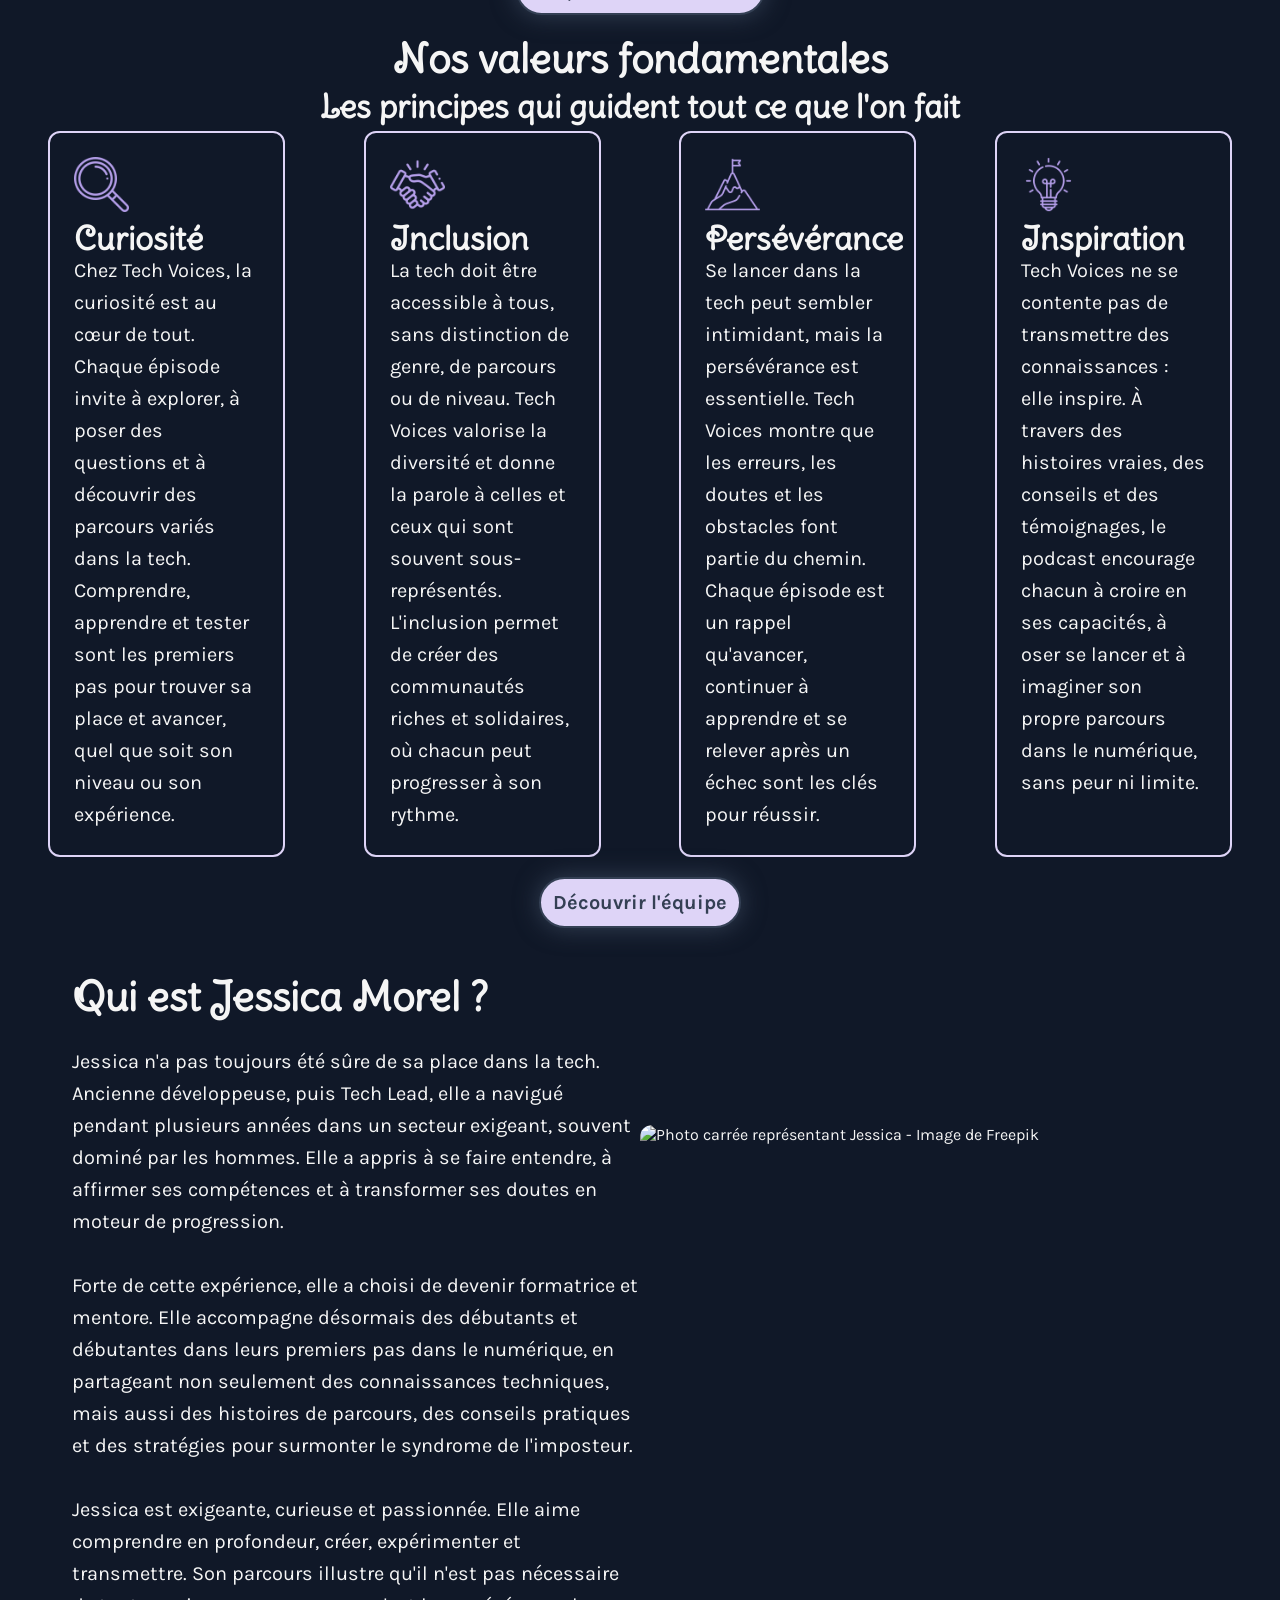
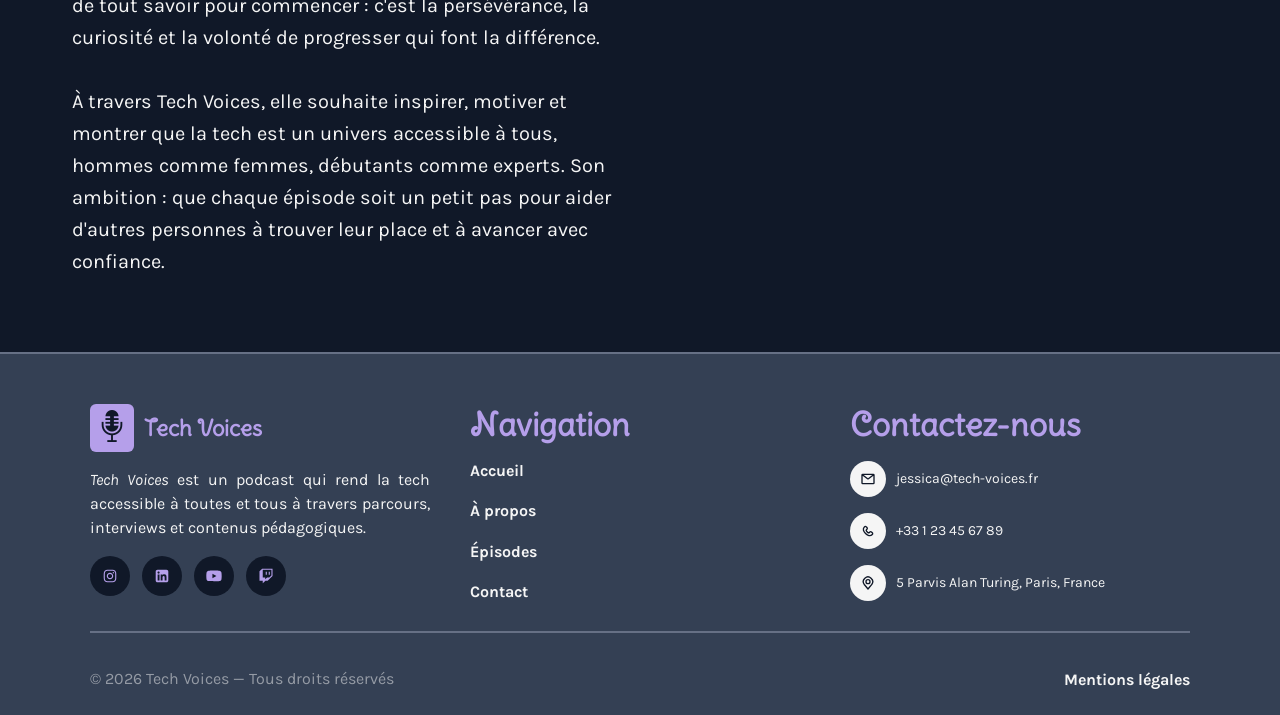
==== commit e50a7133: "add meta tags for SEO" ====
--- a/html/about.html
+++ b/html/about.html
@@ -4,6 +4,14 @@
     <meta charset="UTF-8" />
     <meta name="viewport" content="width=device-width, initial-scale=1.0">
     <title>Tech Voices - Podcast</title>
+    <meta 
+      name="description" 
+      content="Tech Voices est un podcast qui rend la tech accessible à
+      toutes et tous à travers parcours, interviews et contenus pédagogiques."
+    >
+    <meta class="author" content="Élise B.">
+    <link rel="icon" type="image/x-icon" href="./images/favicon-micro.ico">
+    <meta name="keywords" content="podcast, tech, parcours inspirants">
     <link rel="stylesheet" href="../css/style.css" />
     <link rel="stylesheet" href="../css/about.css" />
   </head>
